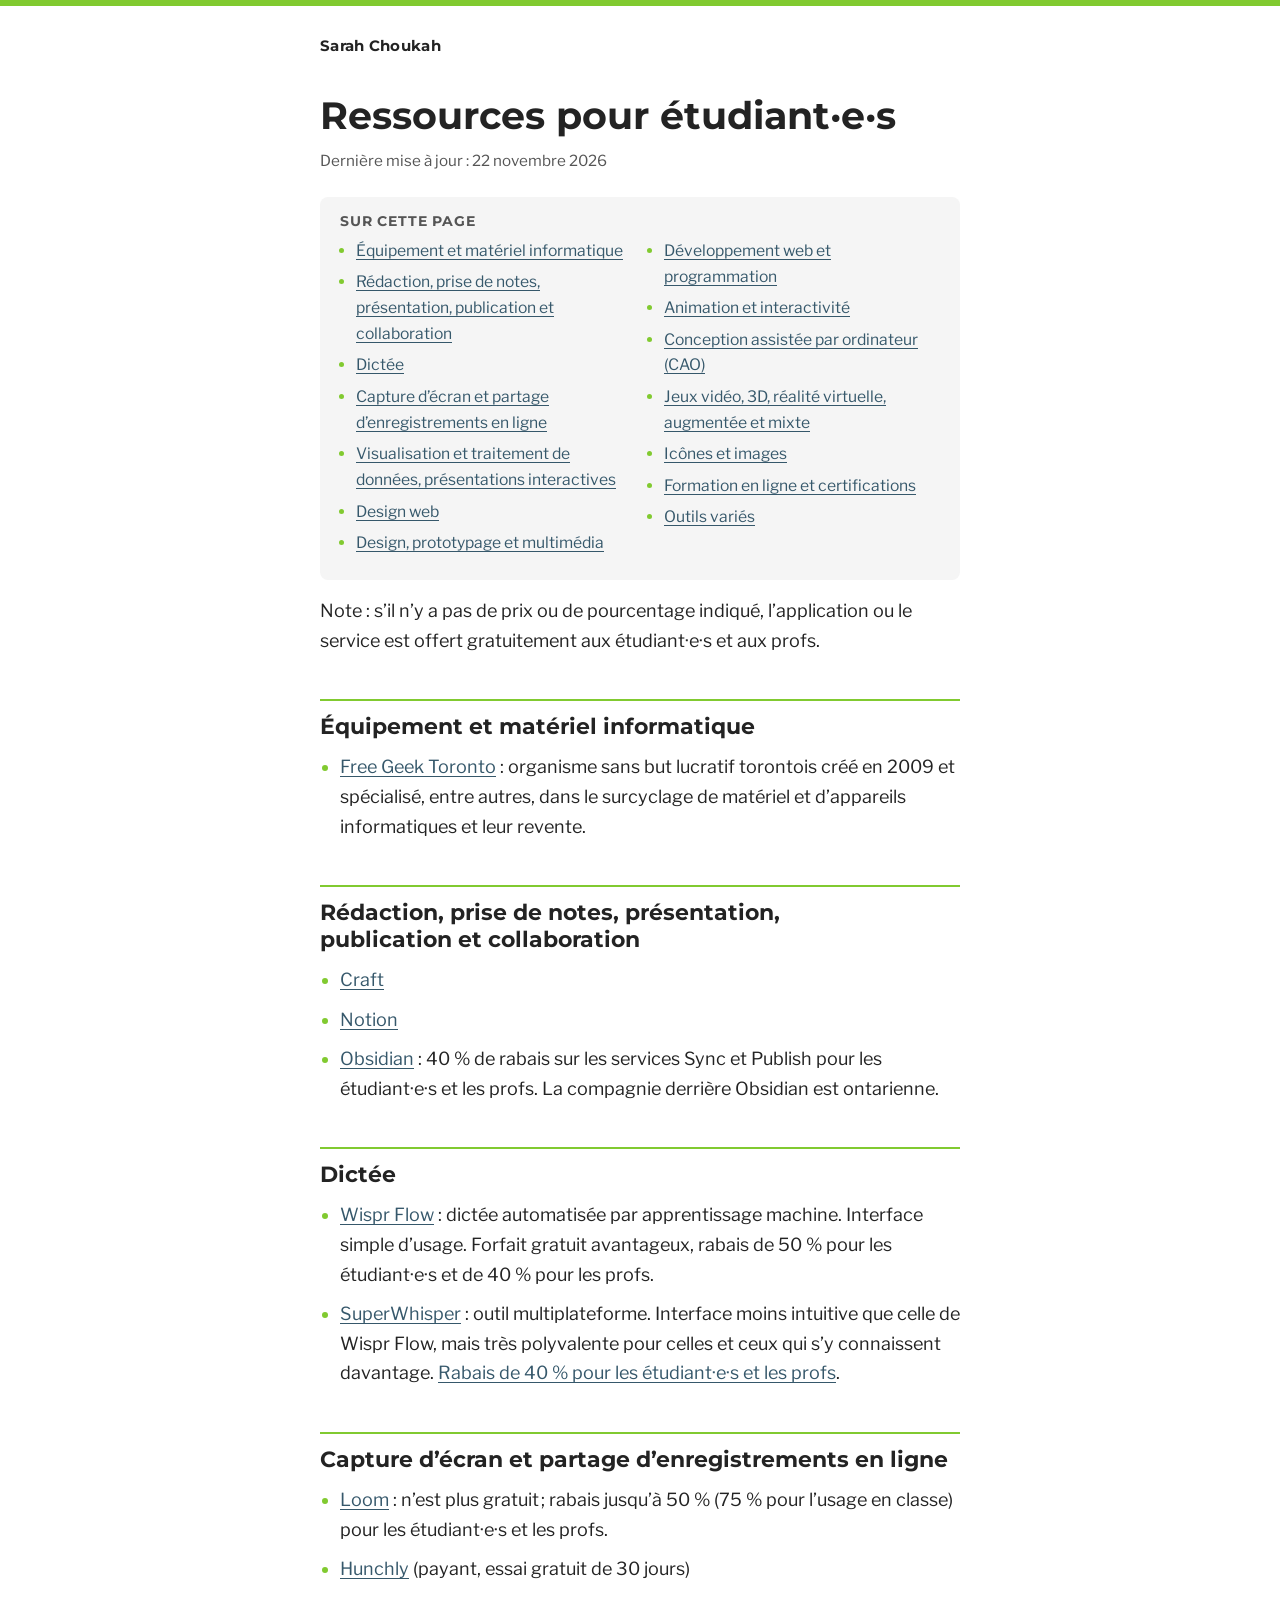
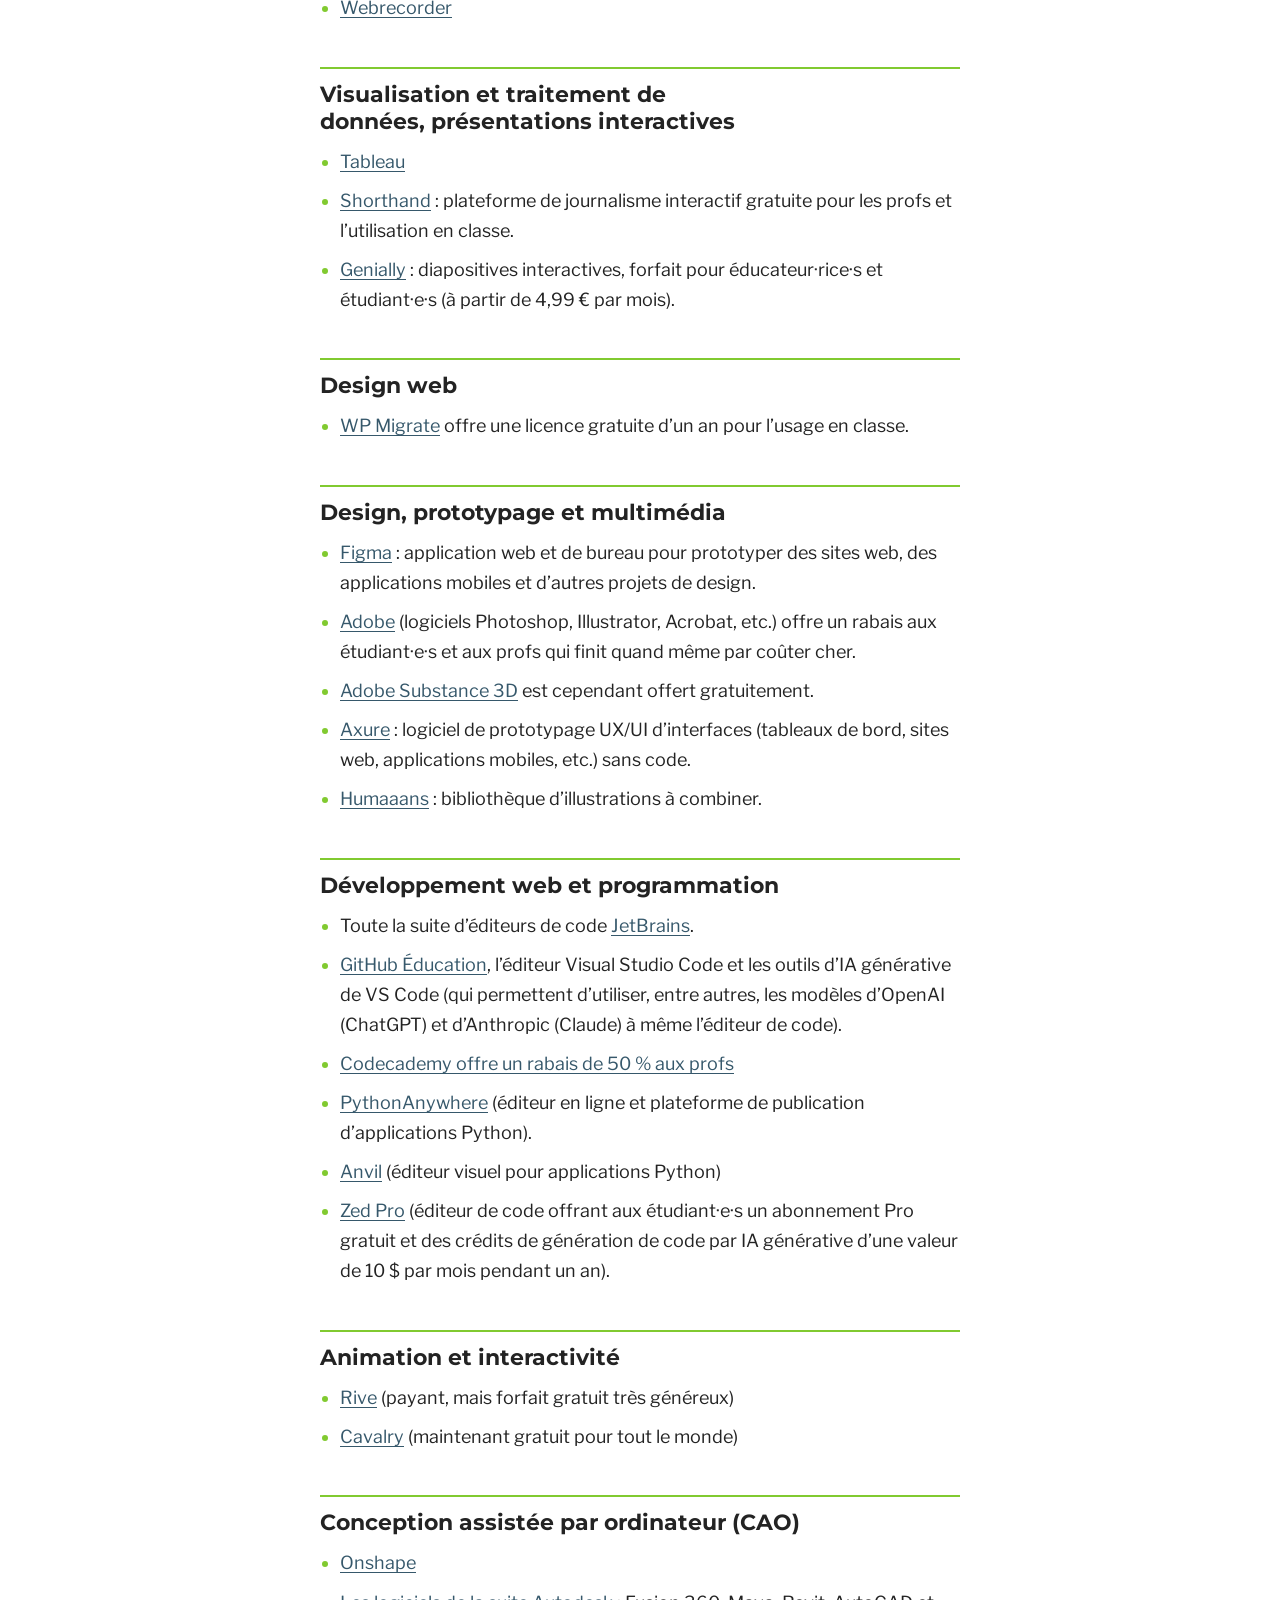
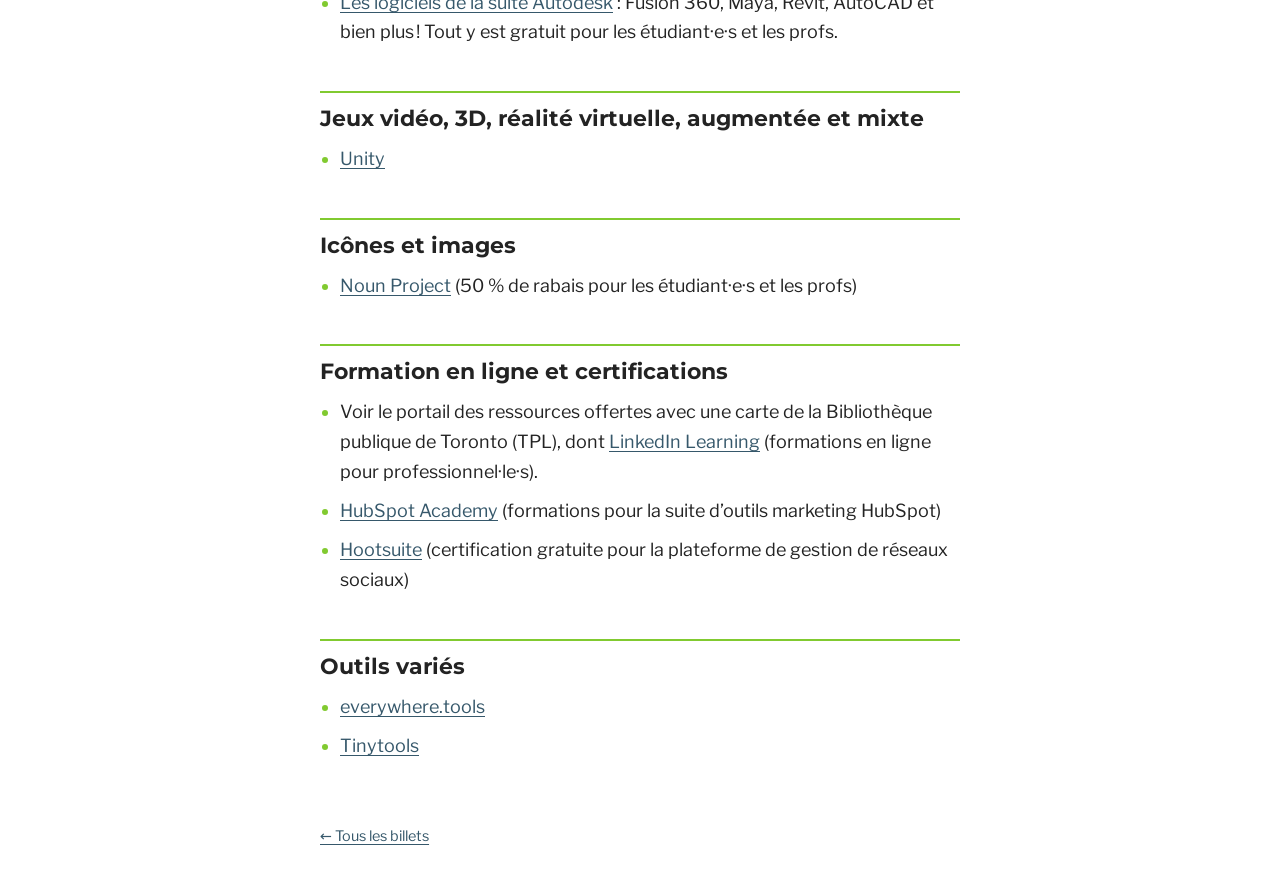
==== docs/ressources-etudiantes/index.html @ 5ed168db "Billets Co-Authored-By: Claude Opus 5.5 <noreply@anthropic.com>" ====
<!doctype html>
<html lang="fr-CA">
<head>
  <meta charset="utf-8">
  <meta name="viewport" content="width=device-width, initial-scale=1">
  <title>Ressources pour étudiant·e·s · Sarah Choukah</title>
  <link rel="preconnect" href="https://fonts.googleapis.com">
  <link rel="preconnect" href="https://fonts.gstatic.com" crossorigin>
  <link rel="stylesheet" href="https://fonts.googleapis.com/css2?family=Libre+Franklin:ital,wght@0,400;0,600;1,400&family=Montserrat:wght@600;700&display=swap">
  <link rel="stylesheet" href="../style.css">
</head>
<body>
  <a class="evitement" href="#contenu">Aller au contenu</a>
  <header class="entete">
    <a class="nom-site" href="../">Sarah Choukah</a>
  </header>
  <main id="contenu">
    <article>
      <h1>Ressources pour étudiant·e·s</h1>
      <p class="meta">Dernière mise à jour : <time datetime="2026-11-22">22 novembre 2026</time></p>
      <nav class="sommaire" aria-label="Sur cette page">
        <h2>Sur cette page</h2>
<ul>
<li><a href="#equipement-et-materiel-informatique" id="toc-equipement-et-materiel-informatique">Équipement et matériel informatique</a></li>
<li><a href="#redaction-prise-de-notes-presentation-publication-et-collaboration" id="toc-redaction-prise-de-notes-presentation-publication-et-collaboration">Rédaction, prise de notes, présentation, publication et collaboration</a></li>
<li><a href="#dictee" id="toc-dictee">Dictée</a></li>
<li><a href="#capture-decran-et-partage-denregistrements-en-ligne" id="toc-capture-decran-et-partage-denregistrements-en-ligne">Capture d’écran et partage d’enregistrements en ligne</a></li>
<li><a href="#visualisation-et-traitement-de-donnees-presentations-interactives" id="toc-visualisation-et-traitement-de-donnees-presentations-interactives">Visualisation et traitement de données, présentations interactives</a></li>
<li><a href="#design-web" id="toc-design-web">Design web</a></li>
<li><a href="#design-prototypage-et-multimedia" id="toc-design-prototypage-et-multimedia">Design, prototypage et multimédia</a></li>
<li><a href="#developpement-web-et-programmation" id="toc-developpement-web-et-programmation">Développement web et programmation</a></li>
<li><a href="#animation-et-interactivite" id="toc-animation-et-interactivite">Animation et interactivité</a></li>
<li><a href="#conception-assistee-par-ordinateur-cao" id="toc-conception-assistee-par-ordinateur-cao">Conception assistée par ordinateur (CAO)</a></li>
<li><a href="#jeux-video-3d-realite-virtuelle-augmentee-et-mixte" id="toc-jeux-video-3d-realite-virtuelle-augmentee-et-mixte">Jeux vidéo, 3D, réalité virtuelle, augmentée et mixte</a></li>
<li><a href="#icones-et-images" id="toc-icones-et-images">Icônes et images</a></li>
<li><a href="#formation-en-ligne-et-certifications" id="toc-formation-en-ligne-et-certifications">Formation en ligne et certifications</a></li>
<li><a href="#outils-varies" id="toc-outils-varies">Outils variés</a></li>
</ul>
      </nav>
<p>Note : s’il n’y a pas de prix ou de pourcentage indiqué, l’application ou le service est offert gratuitement aux étudiant·e·s et aux profs.</p>
<h2 id="equipement-et-materiel-informatique">Équipement et matériel informatique</h2>
<ul>
<li><a href="https://shop.freegeektoronto.org/">Free Geek Toronto</a> : organisme sans but lucratif torontois créé en 2009 et spécialisé, entre autres, dans le surcyclage de matériel et d’appareils informatiques et leur revente.</li>
</ul>
<h2 id="redaction-prise-de-notes-presentation-publication-et-collaboration">Rédaction, prise de notes, présentation, publication et collaboration</h2>
<ul>
<li><a href="https://www.craft.do/fr/education">Craft</a></li>
<li><a href="https://www.notion.com/product/notion-for-education">Notion</a></li>
<li><a href="https://obsidian.md/help/discounts">Obsidian</a> : 40 % de rabais sur les services Sync et Publish pour les étudiant·e·s et les profs. La compagnie derrière Obsidian est ontarienne.</li>
</ul>
<h2 id="dictee">Dictée</h2>
<ul>
<li><a href="https://wisprflow.ai/pricing">Wispr Flow</a> : dictée automatisée par apprentissage machine. Interface simple d’usage. Forfait gratuit avantageux, rabais de 50 % pour les étudiant·e·s et de 40 % pour les profs.</li>
<li><a href="https://superwhisper.com/">SuperWhisper</a> : outil multiplateforme. Interface moins intuitive que celle de Wispr Flow, mais très polyvalente pour celles et ceux qui s’y connaissent davantage. <a href="https://superwhisper.com/docs/billing/plans#discounts">Rabais de 40 % pour les étudiant·e·s et les profs</a>.</li>
</ul>
<h2 id="capture-decran-et-partage-denregistrements-en-ligne">Capture d’écran et partage d’enregistrements en ligne</h2>
<ul>
<li><a href="https://support.atlassian.com/loom/docs/loom-education-discount-verification/">Loom</a> : n’est plus gratuit ; rabais jusqu’à 50 % (75 % pour l’usage en classe) pour les étudiant·e·s et les profs.</li>
<li><a href="https://www.hunch.ly/">Hunchly</a> (payant, essai gratuit de 30 jours)</li>
<li><a href="https://webrecorder.net/">Webrecorder</a></li>
</ul>
<h2 id="visualisation-et-traitement-de-donnees-presentations-interactives">Visualisation et traitement de données, présentations interactives</h2>
<ul>
<li><a href="https://www.tableau.com/academic/students">Tableau</a></li>
<li><a href="https://shorthand.com/pricing/">Shorthand</a> : plateforme de journalisme interactif gratuite pour les profs et l’utilisation en classe.</li>
<li><a href="https://genially.com/fr/plans/education/">Genially</a> : diapositives interactives, forfait pour éducateur·rice·s et étudiant·e·s (à partir de 4,99 € par mois).</li>
</ul>
<h2 id="design-web">Design web</h2>
<ul>
<li><a href="https://deliciousbrains.com/wp-migrate-db-pro/pricing/#educational">WP Migrate</a> offre une licence gratuite d’un an pour l’usage en classe.</li>
</ul>
<h2 id="design-prototypage-et-multimedia">Design, prototypage et multimédia</h2>
<ul>
<li><a href="https://www.figma.com/education/">Figma</a> : application web et de bureau pour prototyper des sites web, des applications mobiles et d’autres projets de design.</li>
<li><a href="https://www.adobe.com/ca/creativecloud/buy/students.html">Adobe</a> (logiciels Photoshop, Illustrator, Acrobat, etc.) offre un rabais aux étudiant·e·s et aux profs qui finit quand même par coûter cher.</li>
<li><a href="https://substance3d.adobe.com/education/">Adobe Substance 3D</a> est cependant offert gratuitement.</li>
<li><a href="https://www.axure.com/edu">Axure</a> : logiciel de prototypage UX/UI d’interfaces (tableaux de bord, sites web, applications mobiles, etc.) sans code.</li>
<li><a href="https://www.humaaans.com/">Humaaans</a> : bibliothèque d’illustrations à combiner.</li>
</ul>
<h2 id="developpement-web-et-programmation">Développement web et programmation</h2>
<ul>
<li>Toute la suite d’éditeurs de code <a href="https://www.jetbrains.com/community/education/#students">JetBrains</a>.</li>
<li><a href="https://github.com/education">GitHub Éducation</a>, l’éditeur Visual Studio Code et les outils d’IA générative de VS Code (qui permettent d’utiliser, entre autres, les modèles d’OpenAI (ChatGPT) et d’Anthropic (Claude) à même l’éditeur de code).</li>
<li><a href="https://www.codecademy.com/pages/teacher-discount">Codecademy offre un rabais de 50 % aux profs</a></li>
<li><a href="https://help.pythonanywhere.com/pages/Education/">PythonAnywhere</a> (éditeur en ligne et plateforme de publication d’applications Python).</li>
<li><a href="https://anvil.works/for/education">Anvil</a> (éditeur visuel pour applications Python)</li>
<li><a href="https://zed.dev/education">Zed Pro</a> (éditeur de code offrant aux étudiant·e·s un abonnement Pro gratuit et des crédits de génération de code par IA générative d’une valeur de 10 $ par mois pendant un an).</li>
</ul>
<h2 id="animation-et-interactivite">Animation et interactivité</h2>
<ul>
<li><a href="https://rive.app/pricing">Rive</a> (payant, mais forfait gratuit très généreux)</li>
<li><a href="https://cavalry.studio/">Cavalry</a> (maintenant gratuit pour tout le monde)</li>
</ul>
<h2 id="conception-assistee-par-ordinateur-cao">Conception assistée par ordinateur (CAO)</h2>
<ul>
<li><a href="https://www.onshape.com/en/education/">Onshape</a></li>
<li><a href="https://www.autodesk.com/education/edu-software/overview">Les logiciels de la suite Autodesk</a> : Fusion 360, Maya, Revit, AutoCAD et bien plus ! Tout y est gratuit pour les étudiant·e·s et les profs.</li>
</ul>
<h2 id="jeux-video-3d-realite-virtuelle-augmentee-et-mixte">Jeux vidéo, 3D, réalité virtuelle, augmentée et mixte</h2>
<ul>
<li><a href="https://unity.com/fr/products/unity-educator">Unity</a></li>
</ul>
<h2 id="icones-et-images">Icônes et images</h2>
<ul>
<li><a href="https://thenounproject.com/pricing/">Noun Project</a> (50 % de rabais pour les étudiant·e·s et les profs)</li>
</ul>
<h2 id="formation-en-ligne-et-certifications">Formation en ligne et certifications</h2>
<ul>
<li>Voir le portail des ressources offertes avec une carte de la Bibliothèque publique de Toronto (TPL), dont <a href="https://tpl.ca/resource/linkedin-learning/?R=EDB0187">LinkedIn Learning</a> (formations en ligne pour professionnel·le·s).</li>
<li><a href="https://academy.hubspot.com/courses">HubSpot Academy</a> (formations pour la suite d’outils marketing HubSpot)</li>
<li><a href="https://www.hootsuite.com/pages/landing/student-program">Hootsuite</a> (certification gratuite pour la plateforme de gestion de réseaux sociaux)</li>
</ul>
<h2 id="outils-varies">Outils variés</h2>
<ul>
<li><a href="https://everywhere.tools">everywhere.tools</a></li>
<li><a href="https://tinytools.directory/">Tinytools</a></li>
</ul>
    </article>
  </main>
  <footer class="pied">
    <a href="../">← Tous les billets</a>
  </footer>
</body>
</html>
---- docs/style.css ----
/* Écrit par Claude Opus 5.5 (claude-opus-5-5, Anthropic) pour Sarah Choukah, 2026-11-22.
   Palette institutionnelle UOF (normes graphiques 2026), adaptée à la lecture à l’écran :
   le vert UOF sert d’ornement seulement (2,01:1 sur blanc), les liens sont en bleu ardoise
   (7,59:1) et passent au magenta (5,97:1) au survol. Titres en Montserrat, texte courant en
   Libre Franklin, plus lisible en paragraphes et solide pour les diacritiques. */

:root {
  --vert: #81CA30;
  --noir: #232323;
  --ardoise: #36586B;
  --magenta: #A43594;
  --fond: #ffffff;
  --fond-doux: #F5F5F5;
  --texte: #232323;
  --texte-2: #555555;
  --trait: #dddddd;
  --lien: var(--ardoise);
  --lien-survol: var(--magenta);
  --titre: 'Montserrat', system-ui, sans-serif;
  --courant: 'Libre Franklin', system-ui, sans-serif;
}

@media (prefers-color-scheme: dark) {
  :root {
    --fond: #1c1c1c;
    --fond-doux: #262626;
    --texte: #ececec;
    --texte-2: #b5b5b5;
    --trait: #3a3a3a;
    --lien: #9fd66a;          /* vert UOF éclairci : 10:1 sur le fond sombre */
    --lien-survol: #e08ad3;   /* magenta éclairci */
  }
}

*, *::before, *::after { box-sizing: border-box; }

html { -webkit-text-size-adjust: 100%; }

body {
  margin: 0;
  background: var(--fond);
  color: var(--texte);
  font-family: var(--courant);
  font-size: 1.125rem;
  line-height: 1.65;
  border-top: 6px solid var(--vert);
  /* Le français est plus long que l’anglais : coupure des mots et texte aligné à gauche */
  hyphens: auto;
  -webkit-hyphens: auto;
  overflow-wrap: break-word;
}

main, .entete, .pied {
  max-width: 42rem;
  margin: 0 auto;
  padding: 0 1rem;
}

.entete { padding-top: 1.5rem; }

.nom-site {
  font-family: var(--titre);
  font-weight: 700;
  font-size: 0.95rem;
  letter-spacing: 0.02em;
  color: var(--texte);
  text-decoration: none;
}
.nom-site:hover { color: var(--lien-survol); }

h1, h2, h3, h4 {
  font-family: var(--titre);
  font-weight: 700;
  line-height: 1.25;
  hyphens: manual;
  -webkit-hyphens: manual;
  text-wrap: balance;
}

h1 {
  font-size: clamp(1.75rem, 5vw, 2.4rem);
  margin: 2rem 0 0.5rem;
  color: var(--texte);
}

h2 {
  font-size: 1.35rem;
  margin: 2.75rem 0 0.75rem;
  padding-top: 0.75rem;
  border-top: 2px solid var(--vert);
  color: var(--texte);
  scroll-margin-top: 1rem;
}

h3 { font-size: 1.1rem; font-weight: 600; margin: 1.75rem 0 0.5rem; }

p { margin: 0 0 1rem; }

a {
  color: var(--lien);
  text-decoration: underline;
  text-decoration-thickness: 1px;
  text-underline-offset: 0.18em;
}
a:hover { color: var(--lien-survol); text-decoration-thickness: 2px; }
a:focus-visible {
  outline: 3px solid var(--ardoise);
  outline-offset: 2px;
  border-radius: 2px;
}

ul { padding-left: 1.25rem; margin: 0 0 1rem; }
li { margin: 0 0 0.6rem; }
li::marker { color: var(--vert); }

blockquote {
  margin: 1.25rem 0;
  padding: 0.75rem 1rem;
  background: var(--fond-doux);
  border-left: 4px solid var(--vert);
}
blockquote p:last-child { margin-bottom: 0; }

.meta { color: var(--texte-2); font-size: 0.95rem; margin-bottom: 1.5rem; }

/* Sommaire */
.sommaire {
  background: var(--fond-doux);
  padding: 1rem 1.25rem 0.5rem;
  margin: 1.5rem 0 1rem;
  border-radius: 0.5rem;
}
.sommaire h2 {
  font-size: 0.85rem;
  text-transform: uppercase;
  letter-spacing: 0.06em;
  border: 0;
  padding: 0;
  margin: 0 0 0.5rem;
  color: var(--texte-2);
}
.sommaire ul { columns: 2 15rem; column-gap: 2rem; padding-left: 1rem; font-size: 0.98rem; }
.sommaire li { margin-bottom: 0.35rem; break-inside: avoid; hyphens: manual; -webkit-hyphens: manual; }

/* Accueil */
.accueil main { padding-top: 2.5rem; }
.billets { list-style: none; padding: 0; margin: 2rem 0; }
.billets li {
  padding: 1rem 0;
  border-bottom: 1px solid var(--trait);
  margin: 0;
}
.billets li:first-child { border-top: 1px solid var(--trait); }
.billets a {
  font-family: var(--titre);
  font-weight: 600;
  font-size: 1.2rem;
  text-decoration: none;
  color: var(--texte);
}
.billets a:hover { color: var(--lien-survol); text-decoration: underline; }
.billets time { display: block; color: var(--texte-2); font-size: 0.9rem; margin-top: 0.2rem; }
.resume { margin: 0.4rem 0 0; }

/* Pied de page */
.pied {
  margin-top: 4rem;
  padding-bottom: 2.5rem;
  font-size: 0.9rem;
  color: var(--texte-2);
}

/* Lien d’évitement pour la navigation au clavier */
.evitement {
  position: absolute;
  left: -999px;
  top: 0.5rem;
  background: var(--noir);
  color: #fff;
  padding: 0.5rem 0.75rem;
  z-index: 10;
}
.evitement:focus { left: 0.5rem; }

@media print {
  body { border-top: 0; font-size: 11pt; }
  .sommaire, .pied, .entete, .evitement { display: none; }
  a { color: inherit; }
}
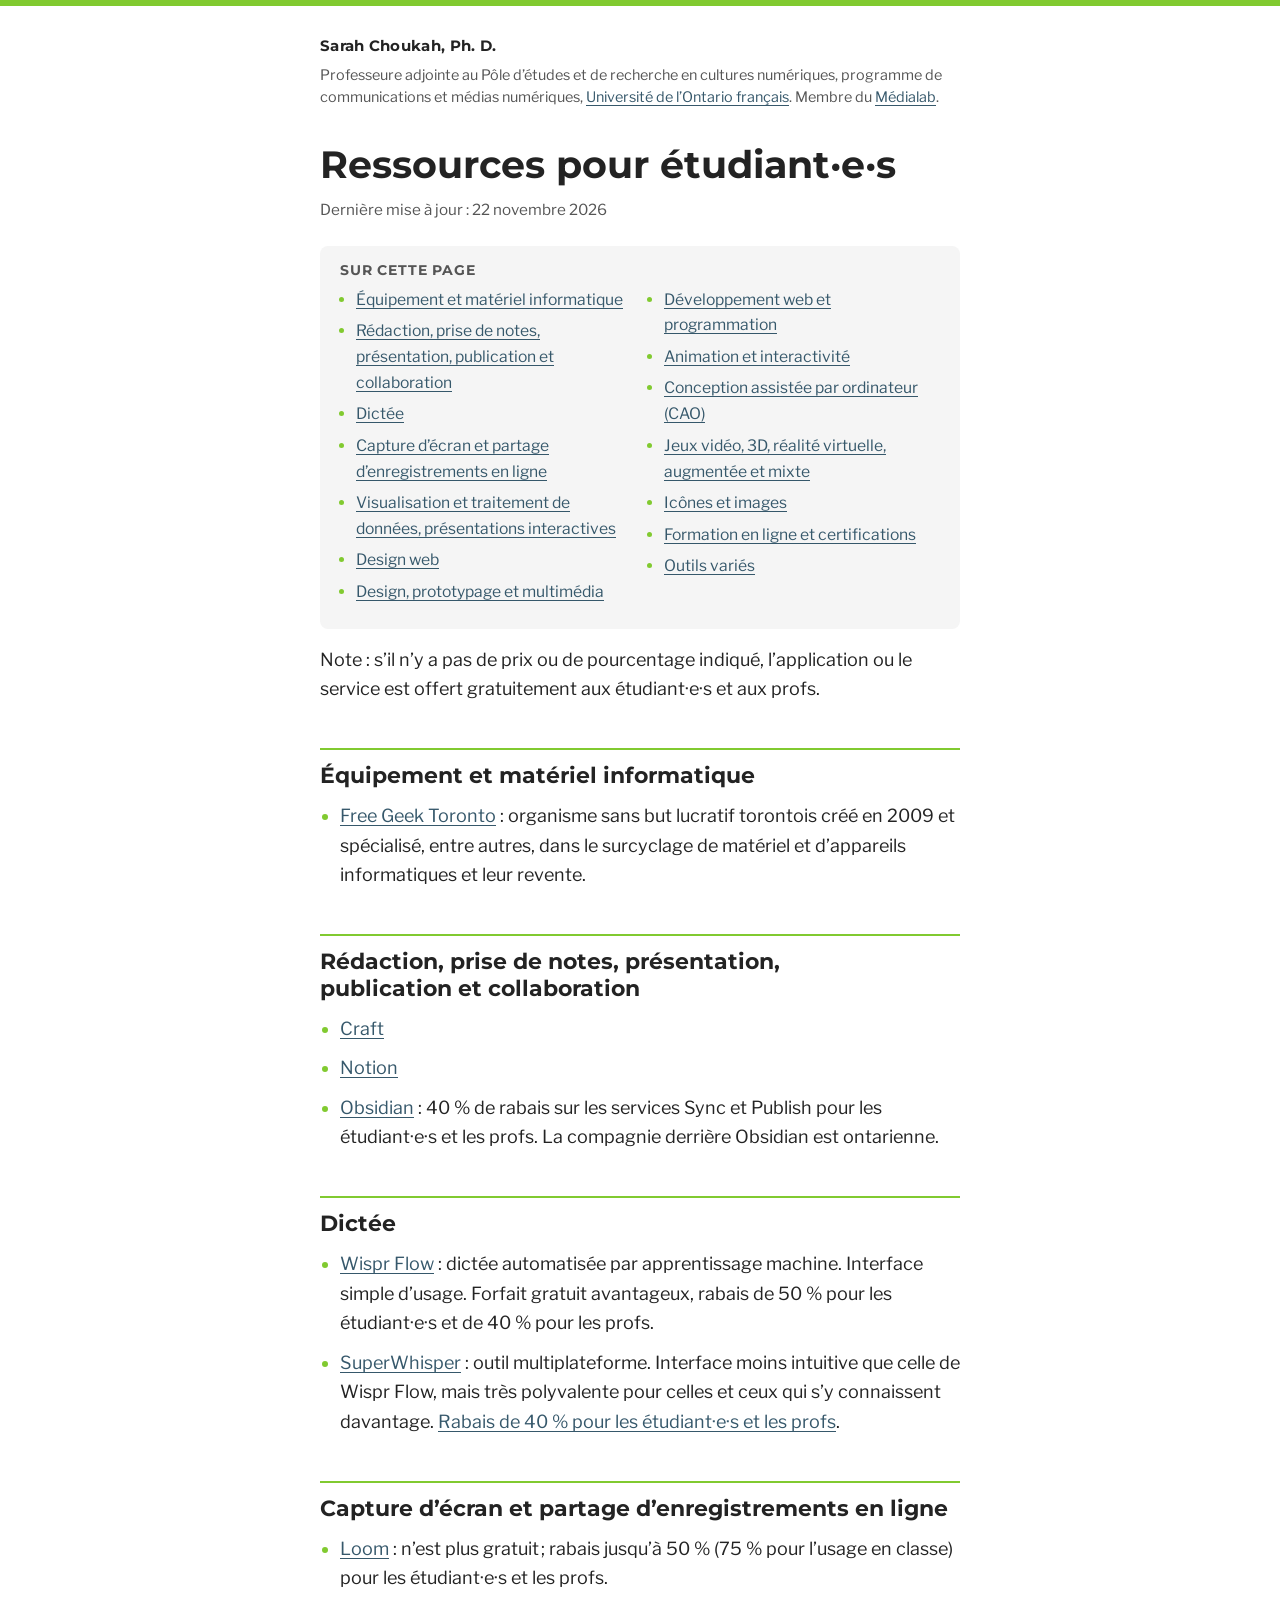
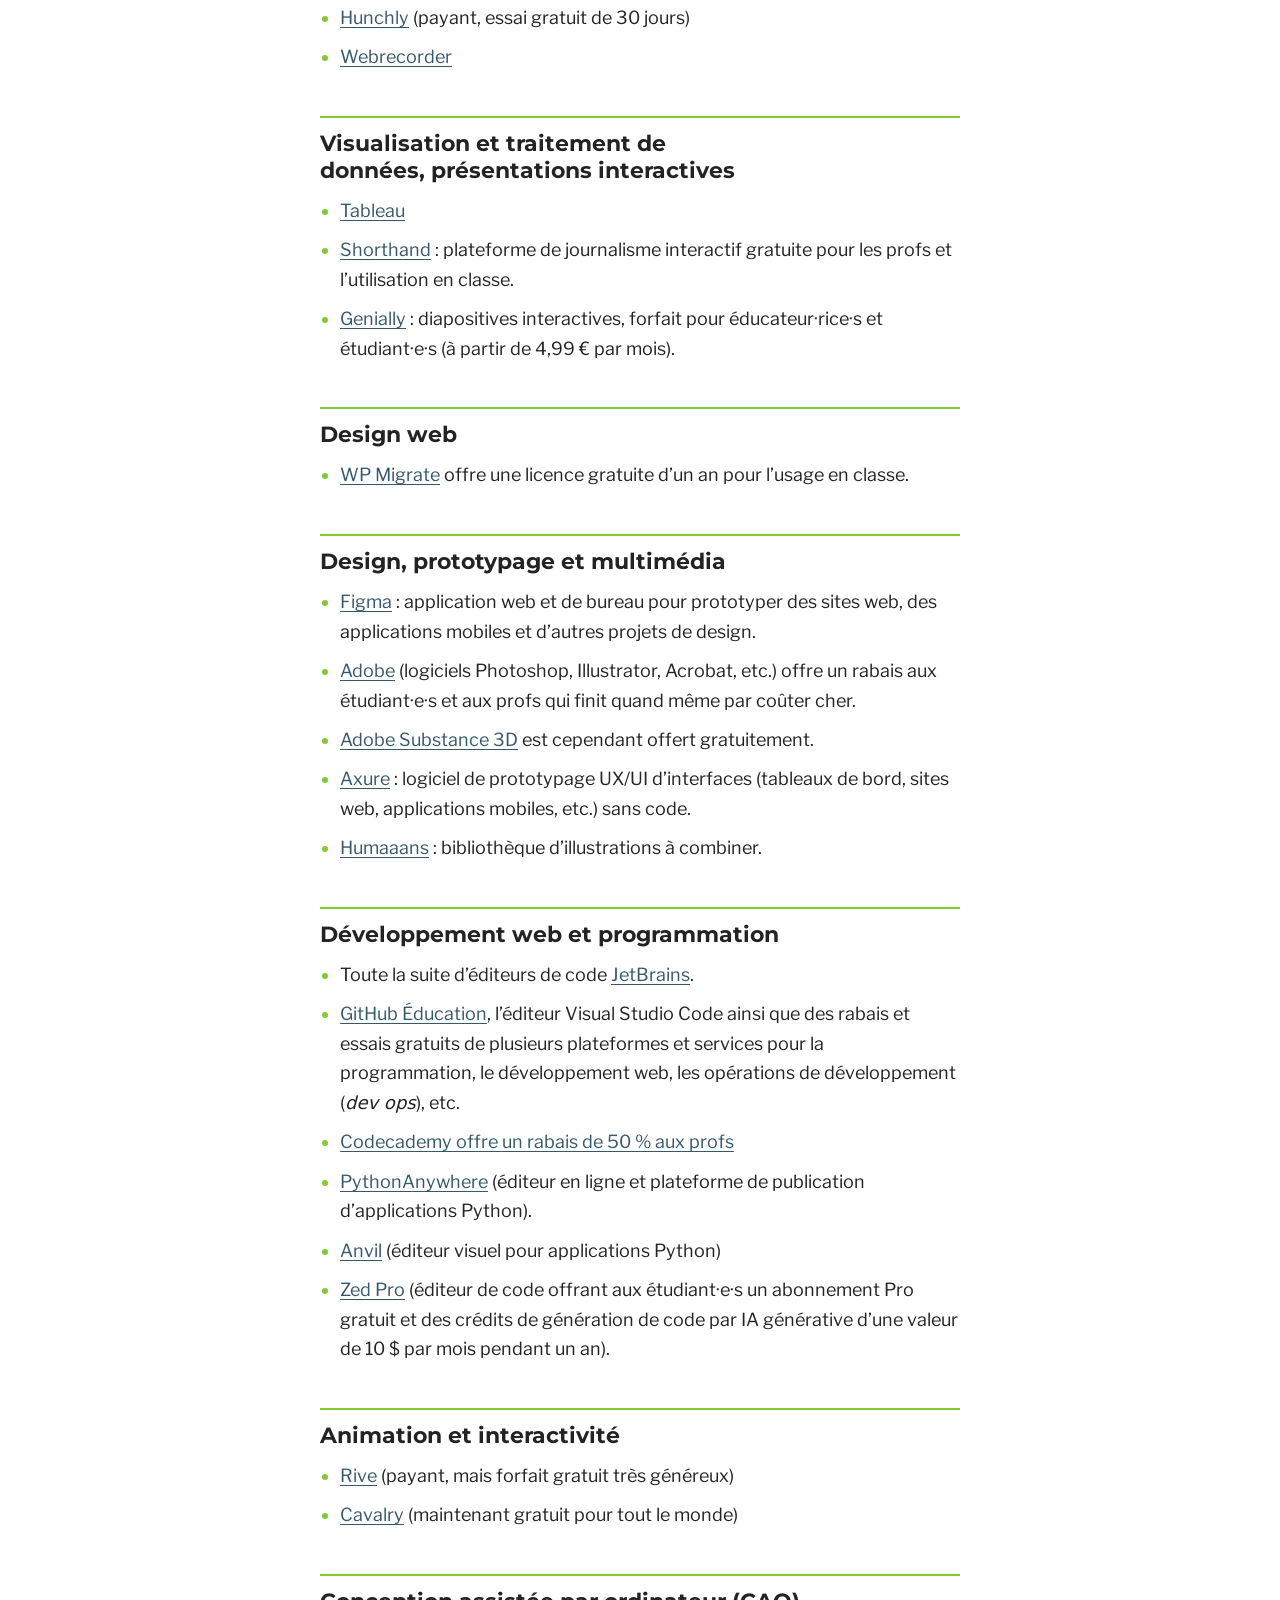
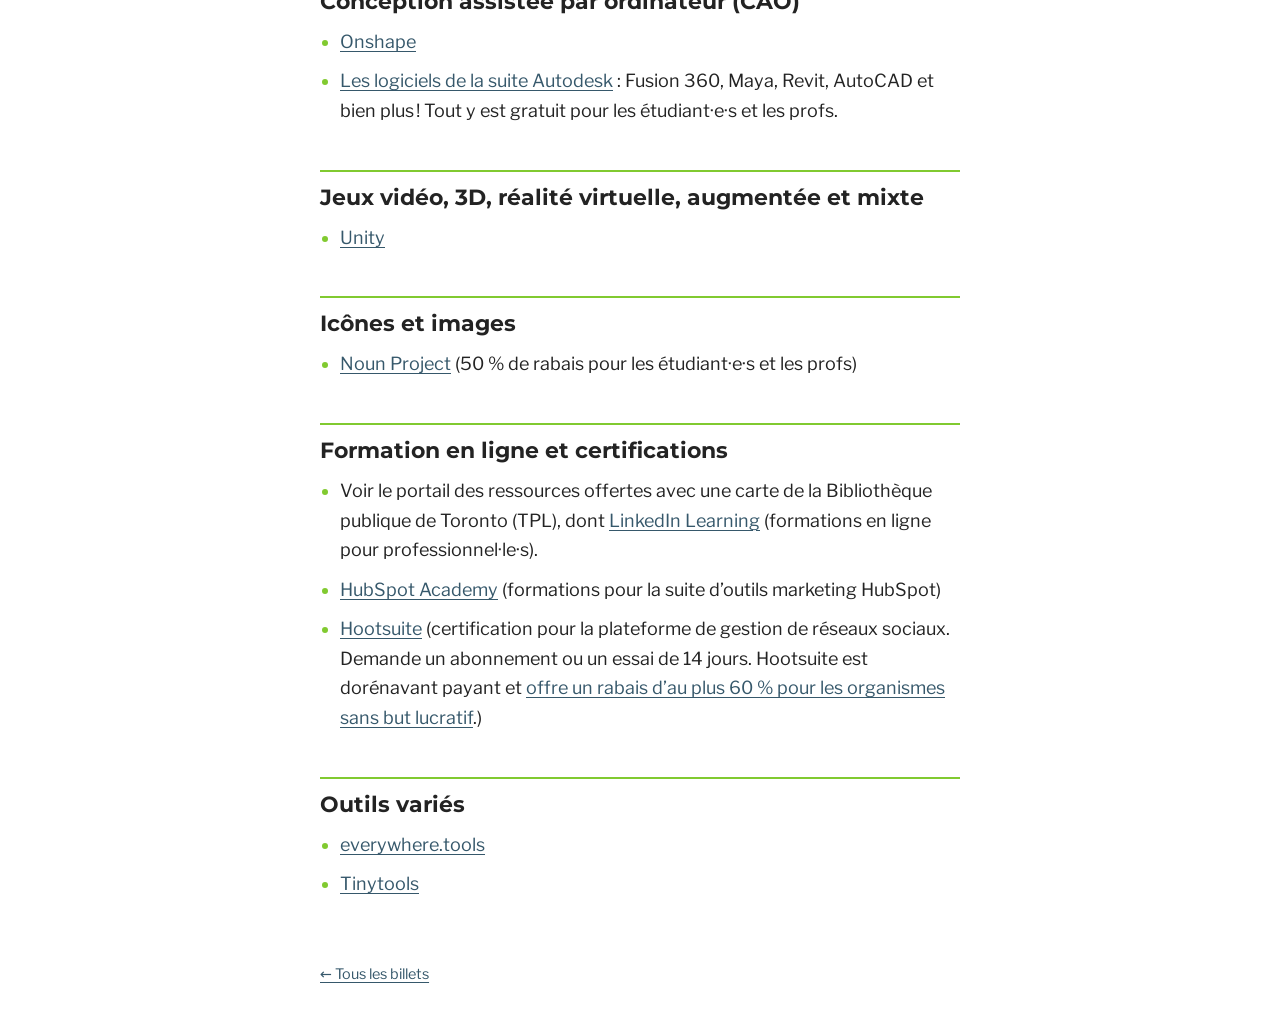
==== commit 3b68a7b3: "Mise à jour du site (2026-11-22)" ====
--- a/docs/ressources-etudiantes/index.html
+++ b/docs/ressources-etudiantes/index.html
@@ -3,7 +3,7 @@
 <head>
   <meta charset="utf-8">
   <meta name="viewport" content="width=device-width, initial-scale=1">
-  <title>Ressources pour étudiant·e·s · Sarah Choukah</title>
+  <title>Ressources pour étudiant·e·s · Sarah Choukah, Ph. D.</title>
   <link rel="preconnect" href="https://fonts.googleapis.com">
   <link rel="preconnect" href="https://fonts.gstatic.com" crossorigin>
   <link rel="stylesheet" href="https://fonts.googleapis.com/css2?family=Libre+Franklin:ital,wght@0,400;0,600;1,400&family=Montserrat:wght@600;700&display=swap">
@@ -12,7 +12,8 @@
 <body>
   <a class="evitement" href="#contenu">Aller au contenu</a>
   <header class="entete">
-    <a class="nom-site" href="../">Sarah Choukah</a>
+    <a class="nom-site" href="../">Sarah Choukah, Ph. D.</a>
+    <p class="titres">Professeure adjointe au Pôle d’études et de recherche en cultures numériques, programme de communications et médias numériques, <a href="https://uontario.ca">Université de l’Ontario français</a>. Membre du <a href="https://culturesnumeriques.org">Médialab</a>.</p>
   </header>
   <main id="contenu">
     <article>
@@ -80,7 +81,7 @@
 <h2 id="developpement-web-et-programmation">Développement web et programmation</h2>
 <ul>
 <li>Toute la suite d’éditeurs de code <a href="https://www.jetbrains.com/community/education/#students">JetBrains</a>.</li>
-<li><a href="https://github.com/education">GitHub Éducation</a>, l’éditeur Visual Studio Code et les outils d’IA générative de VS Code (qui permettent d’utiliser, entre autres, les modèles d’OpenAI (ChatGPT) et d’Anthropic (Claude) à même l’éditeur de code).</li>
+<li><a href="https://github.com/education">GitHub Éducation</a>, l’éditeur Visual Studio Code ainsi que des rabais et essais gratuits de plusieurs plateformes et services pour la programmation, le développement web, les opérations de développement (<em>dev ops</em>), etc.</li>
 <li><a href="https://www.codecademy.com/pages/teacher-discount">Codecademy offre un rabais de 50 % aux profs</a></li>
 <li><a href="https://help.pythonanywhere.com/pages/Education/">PythonAnywhere</a> (éditeur en ligne et plateforme de publication d’applications Python).</li>
 <li><a href="https://anvil.works/for/education">Anvil</a> (éditeur visuel pour applications Python)</li>
@@ -108,7 +109,7 @@
 <ul>
 <li>Voir le portail des ressources offertes avec une carte de la Bibliothèque publique de Toronto (TPL), dont <a href="https://tpl.ca/resource/linkedin-learning/?R=EDB0187">LinkedIn Learning</a> (formations en ligne pour professionnel·le·s).</li>
 <li><a href="https://academy.hubspot.com/courses">HubSpot Academy</a> (formations pour la suite d’outils marketing HubSpot)</li>
-<li><a href="https://www.hootsuite.com/pages/landing/student-program">Hootsuite</a> (certification gratuite pour la plateforme de gestion de réseaux sociaux)</li>
+<li><a href="https://www.hootsuite.com/academy">Hootsuite</a> (certification pour la plateforme de gestion de réseaux sociaux. Demande un abonnement ou un essai de 14 jours. Hootsuite est dorénavant payant et <a href="https://www.hootsuite.com/about/hootgiving">offre un rabais d’au plus 60 % pour les organismes sans but lucratif</a>.)</li>
 </ul>
 <h2 id="outils-varies">Outils variés</h2>
 <ul>
--- a/docs/style.css
+++ b/docs/style.css
@@ -187,3 +187,15 @@
   .sommaire, .pied, .entete, .evitement { display: none; }
   a { color: inherit; }
 }
+
+/* Titres et affiliation sous le nom du site */
+.titres {
+  margin: 0.35rem 0 0;
+  color: var(--texte-2);
+  font-size: 0.9rem;
+  line-height: 1.5;
+  hyphens: manual;
+  -webkit-hyphens: manual;
+}
+.accueil .titres { font-size: 1rem; max-width: 36rem; }
+.accueil h1 { margin-bottom: 0.25rem; }
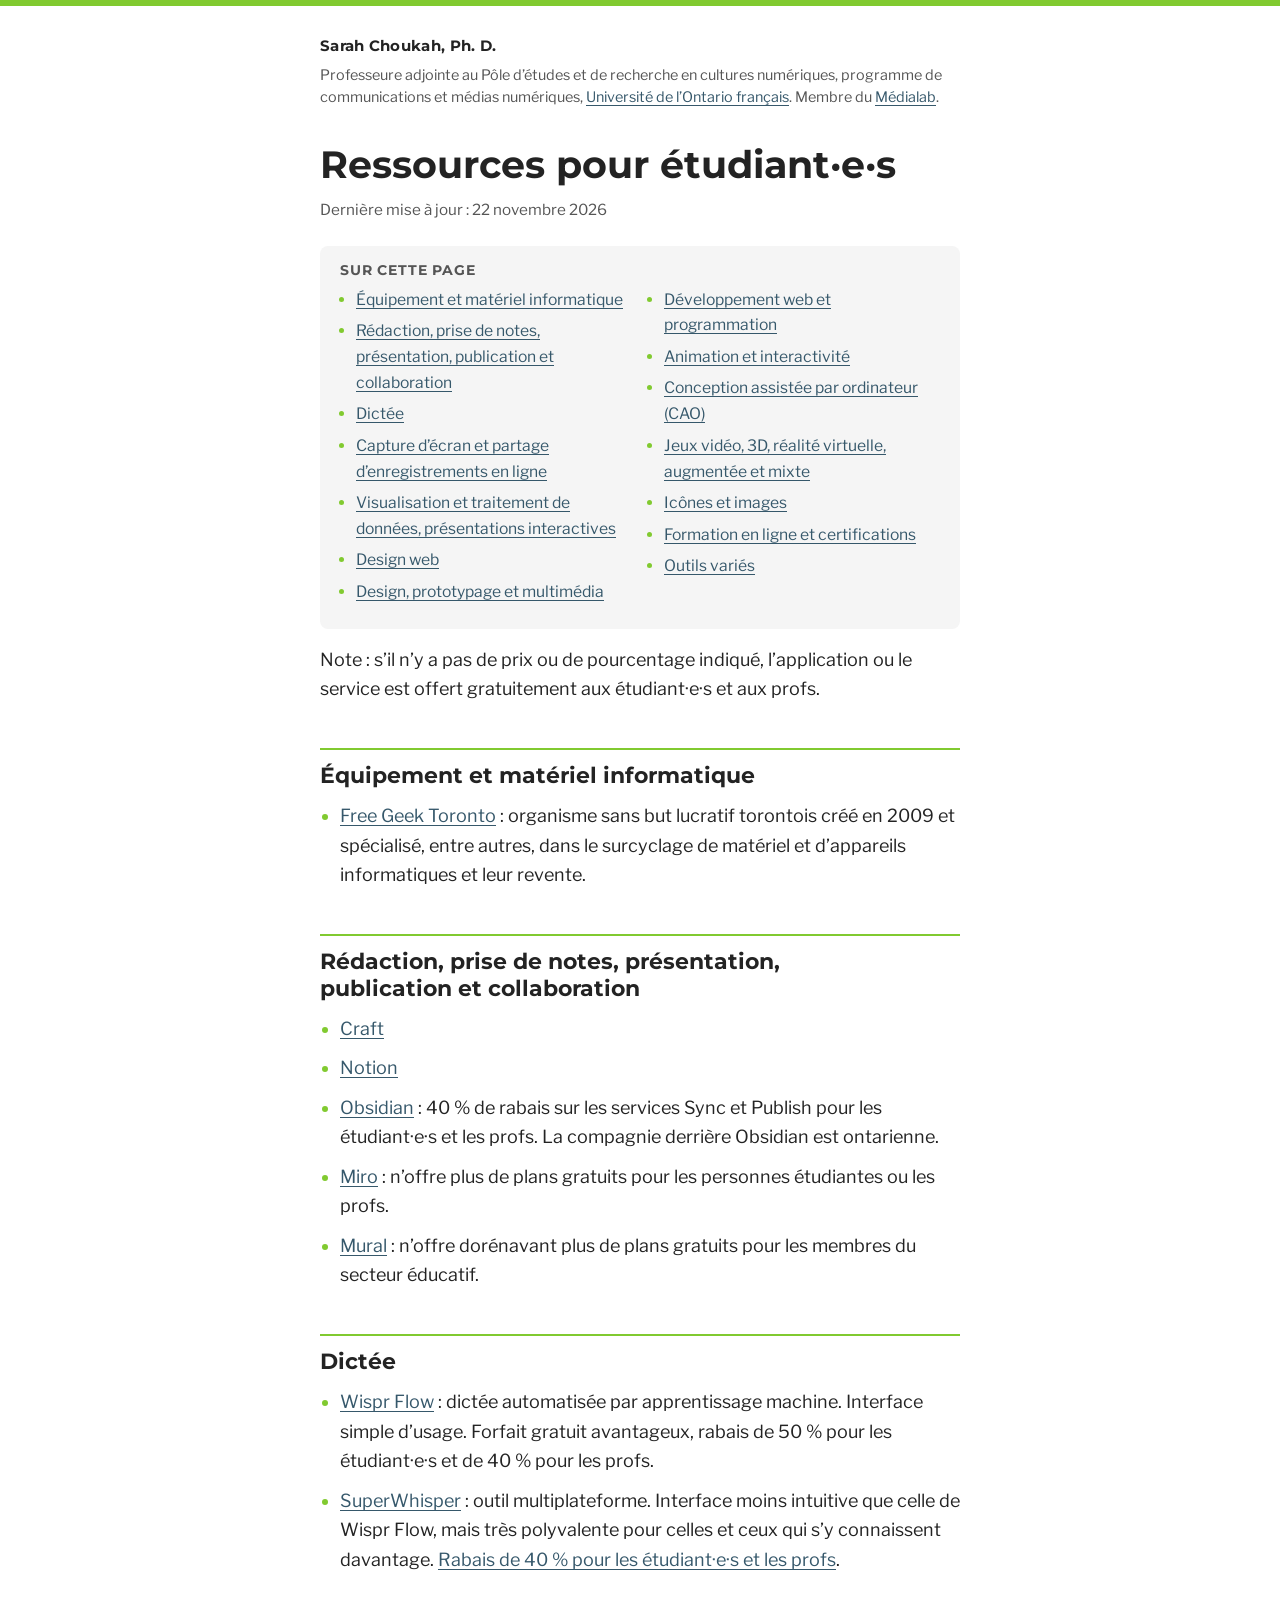
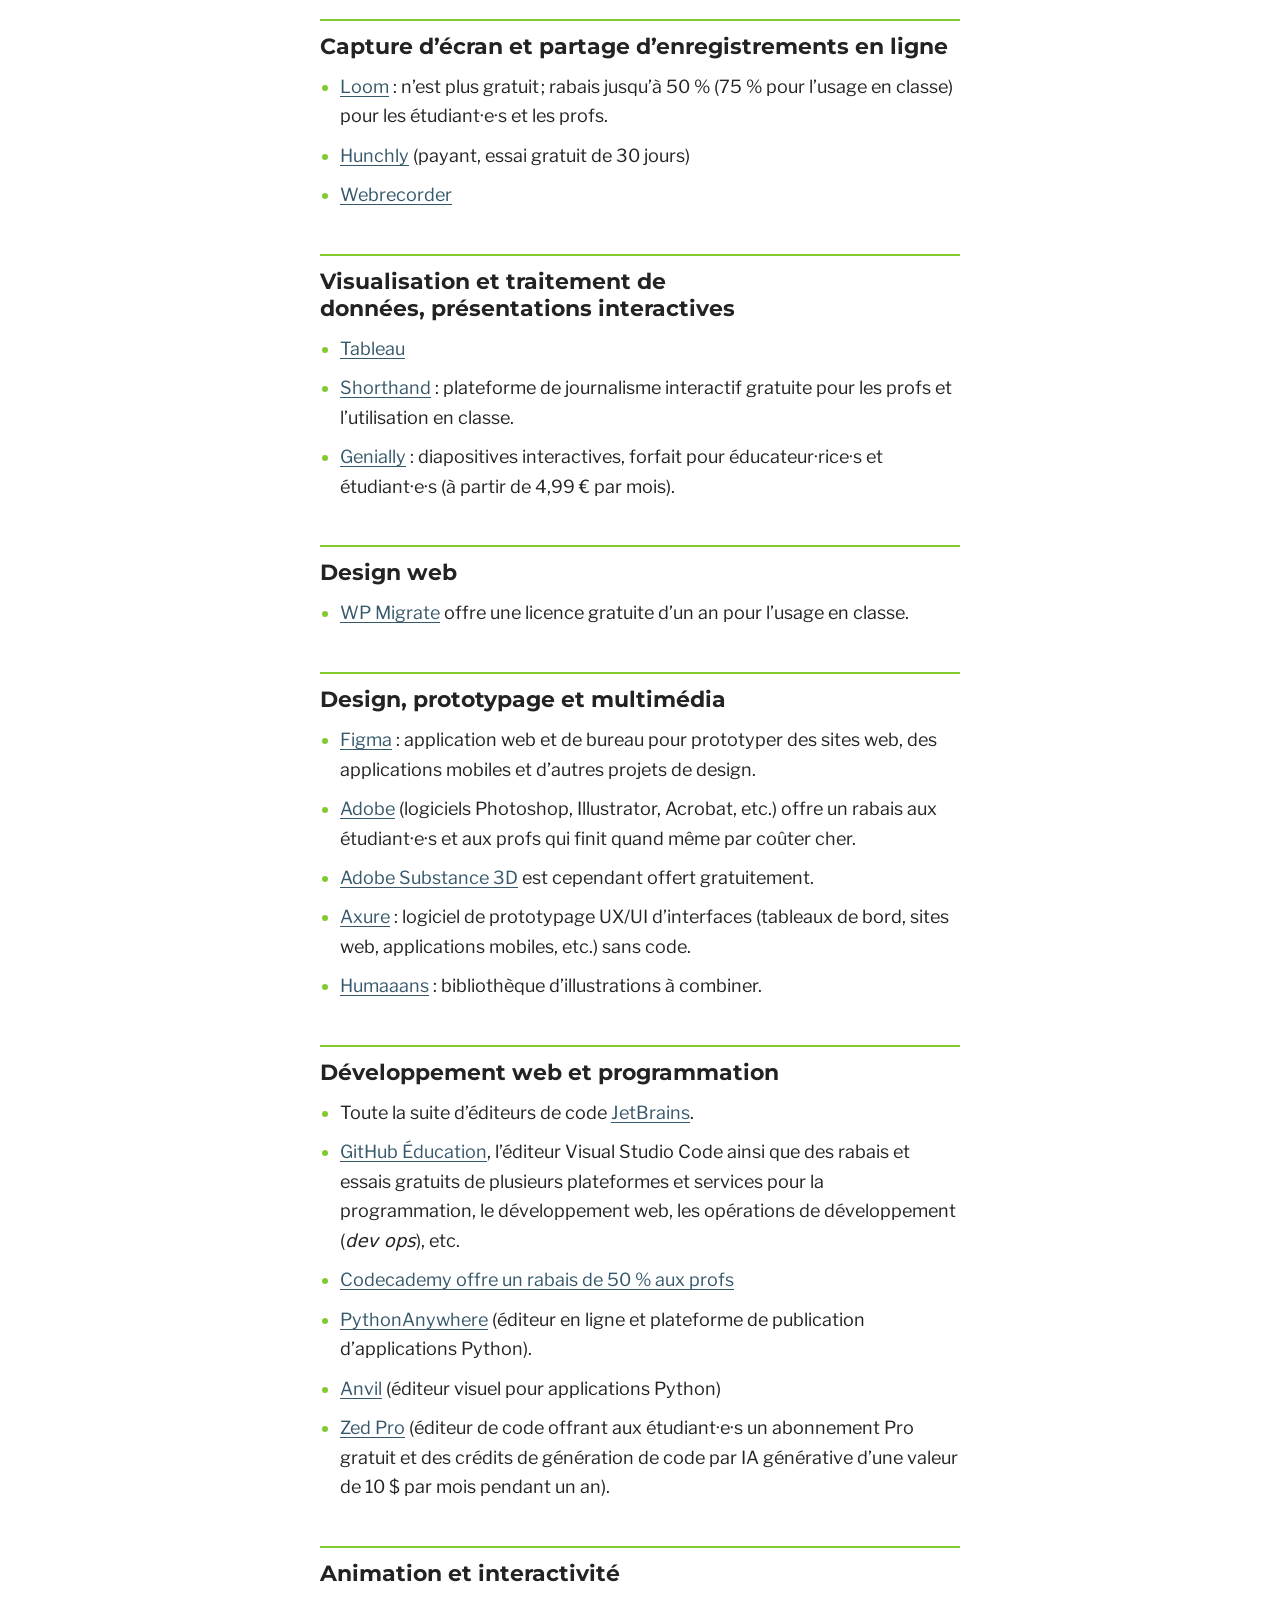
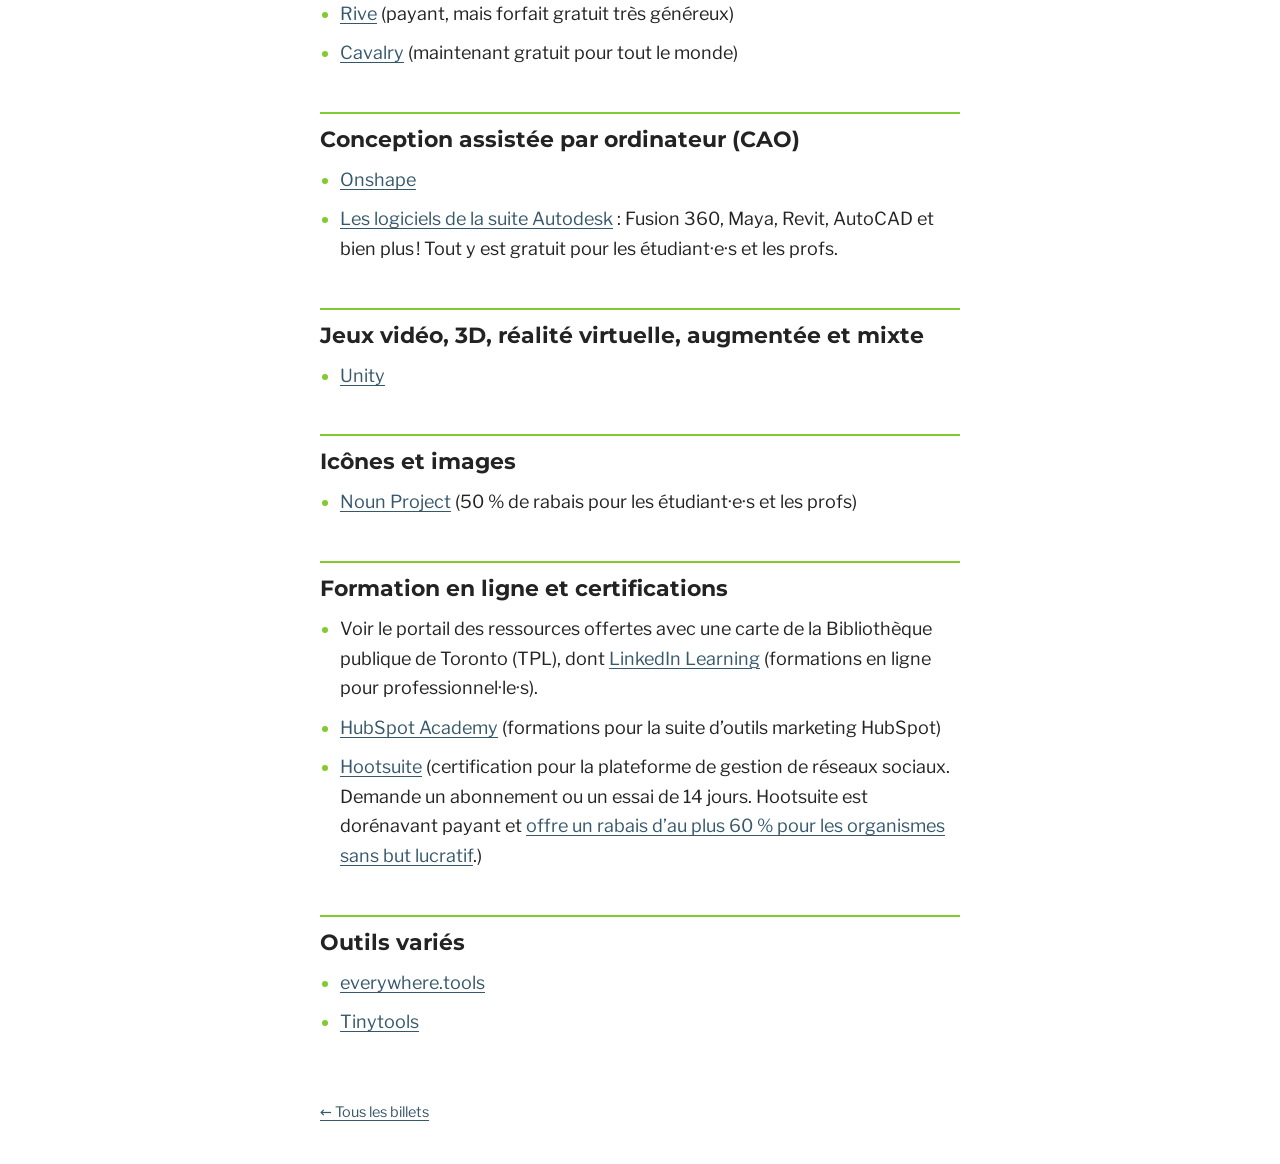
==== commit a8698849: "Mise à jour du site (2026-11-22)" ====
--- a/docs/ressources-etudiantes/index.html
+++ b/docs/ressources-etudiantes/index.html
@@ -48,6 +48,8 @@
 <li><a href="https://www.craft.do/fr/education">Craft</a></li>
 <li><a href="https://www.notion.com/product/notion-for-education">Notion</a></li>
 <li><a href="https://obsidian.md/help/discounts">Obsidian</a> : 40 % de rabais sur les services Sync et Publish pour les étudiant·e·s et les profs. La compagnie derrière Obsidian est ontarienne.</li>
+<li><a href="https://help.miro.com/hc/en-us/articles/360017730473-Education-plan">Miro</a> : n’offre plus de plans gratuits pour les personnes étudiantes ou les profs.</li>
+<li><a href="https://www.mural.co/pricing">Mural</a> : n’offre dorénavant plus de plans gratuits pour les membres du secteur éducatif.</li>
 </ul>
 <h2 id="dictee">Dictée</h2>
 <ul>
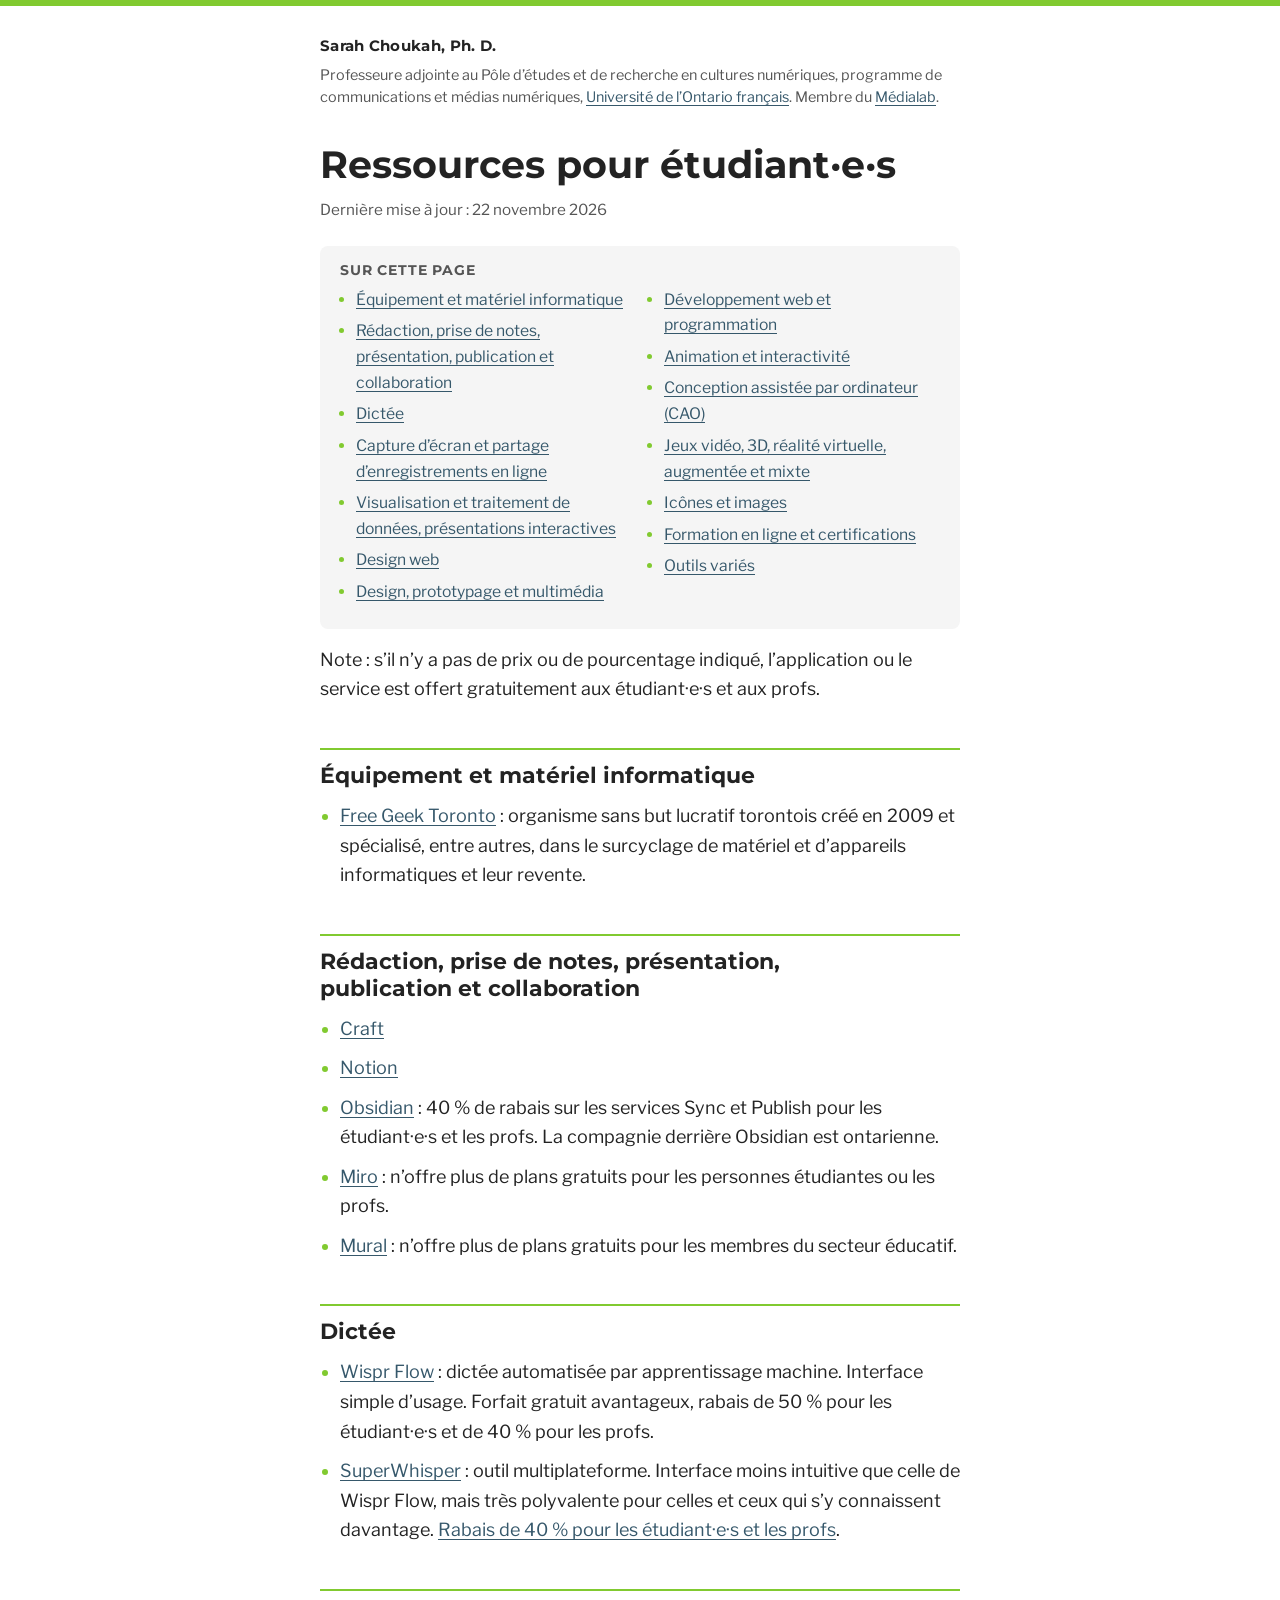
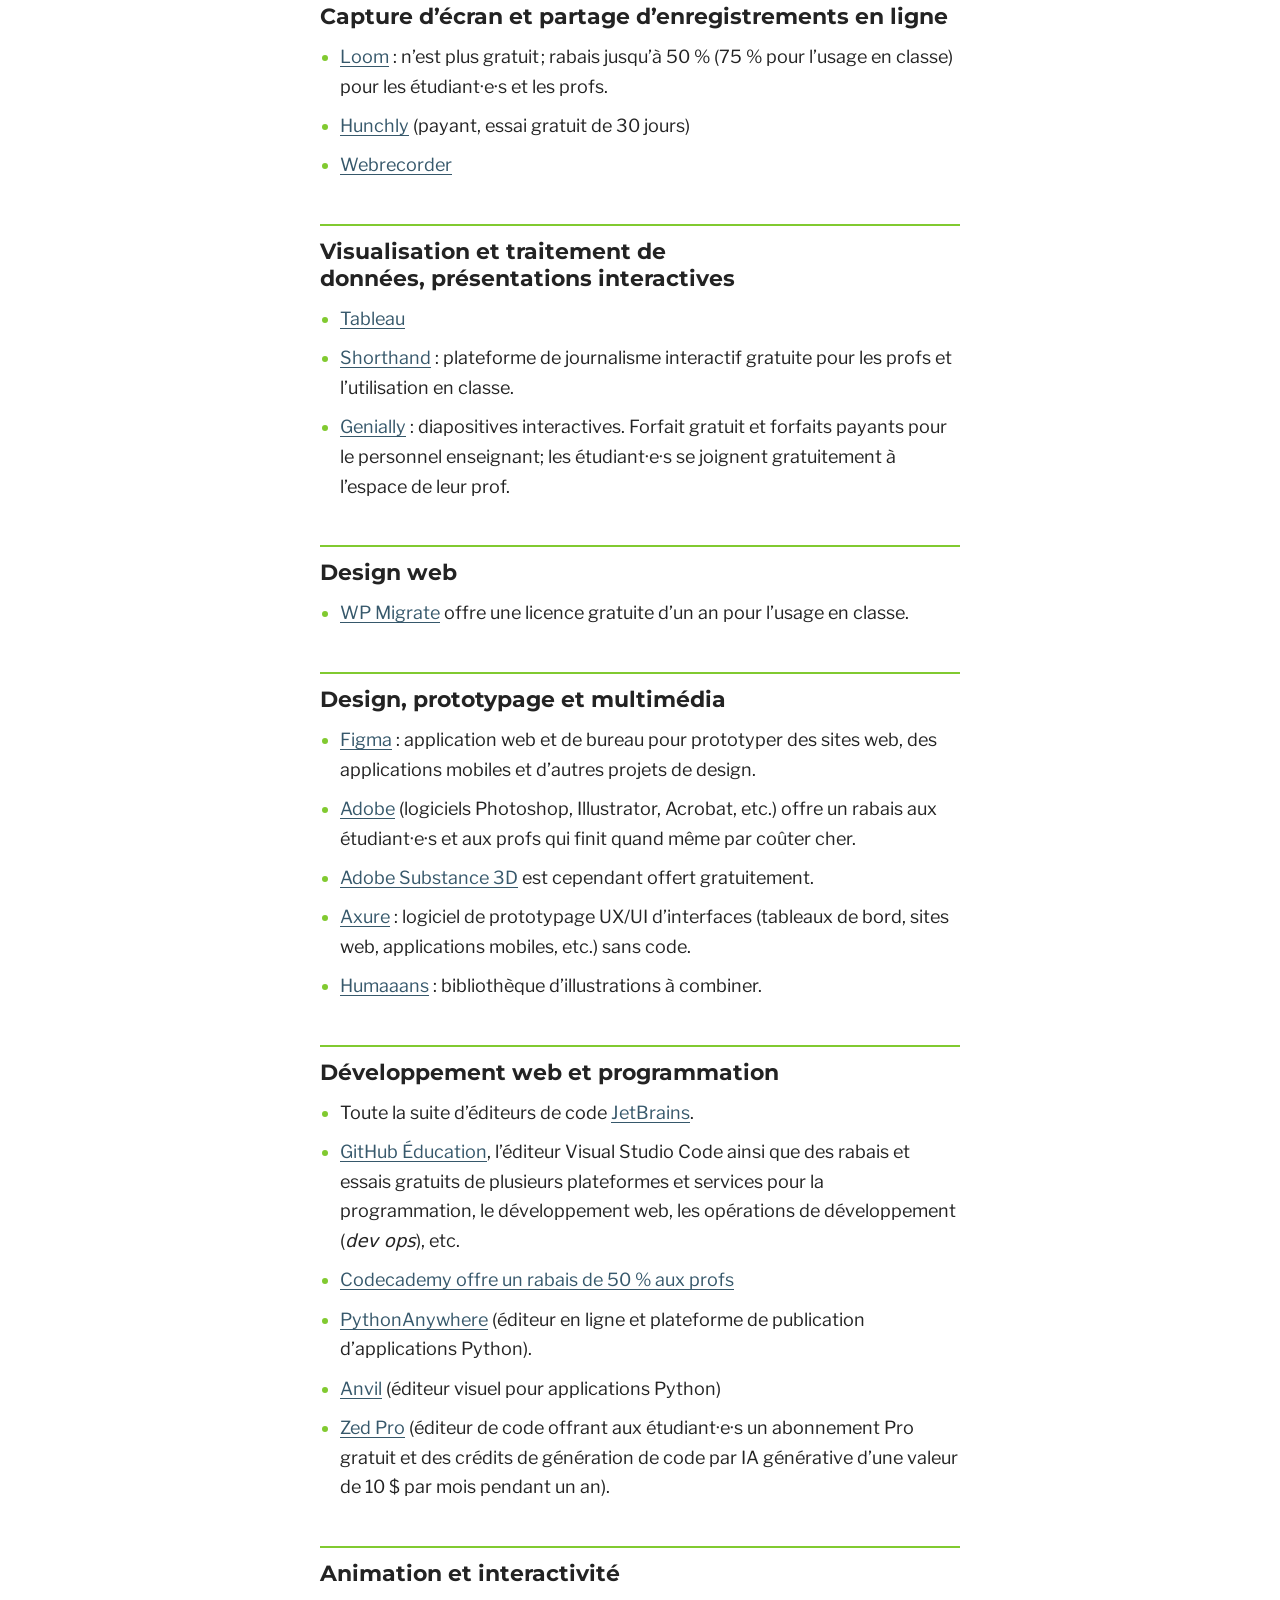
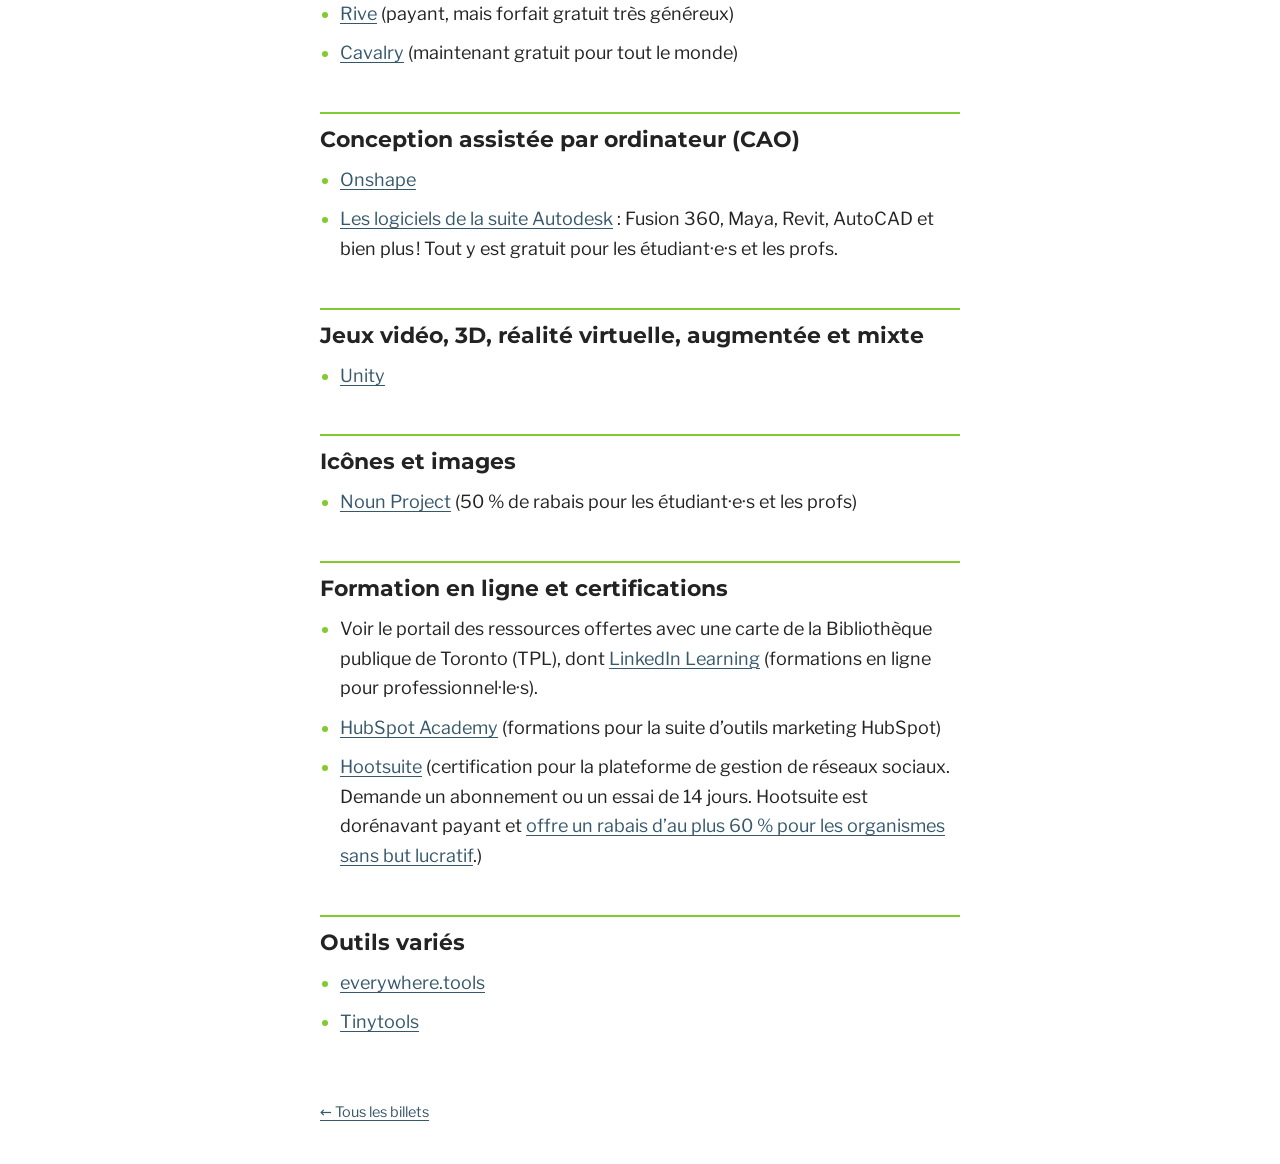
==== commit e29d7a4d: "Mise à jour du site (2026-11-22)" ====
--- a/docs/ressources-etudiantes/index.html
+++ b/docs/ressources-etudiantes/index.html
@@ -49,7 +49,7 @@
 <li><a href="https://www.notion.com/product/notion-for-education">Notion</a></li>
 <li><a href="https://obsidian.md/help/discounts">Obsidian</a> : 40 % de rabais sur les services Sync et Publish pour les étudiant·e·s et les profs. La compagnie derrière Obsidian est ontarienne.</li>
 <li><a href="https://help.miro.com/hc/en-us/articles/360017730473-Education-plan">Miro</a> : n’offre plus de plans gratuits pour les personnes étudiantes ou les profs.</li>
-<li><a href="https://www.mural.co/pricing">Mural</a> : n’offre dorénavant plus de plans gratuits pour les membres du secteur éducatif.</li>
+<li><a href="https://www.mural.co/pricing">Mural</a> : n’offre plus de plans gratuits pour les membres du secteur éducatif.</li>
 </ul>
 <h2 id="dictee">Dictée</h2>
 <ul>
@@ -66,7 +66,7 @@
 <ul>
 <li><a href="https://www.tableau.com/academic/students">Tableau</a></li>
 <li><a href="https://shorthand.com/pricing/">Shorthand</a> : plateforme de journalisme interactif gratuite pour les profs et l’utilisation en classe.</li>
-<li><a href="https://genially.com/fr/plans/education/">Genially</a> : diapositives interactives, forfait pour éducateur·rice·s et étudiant·e·s (à partir de 4,99 € par mois).</li>
+<li><a href="https://genially.com/fr/plans/education/">Genially</a> : diapositives interactives. Forfait gratuit et forfaits payants pour le personnel enseignant; les étudiant·e·s se joignent gratuitement à l’espace de leur prof.</li>
 </ul>
 <h2 id="design-web">Design web</h2>
 <ul>
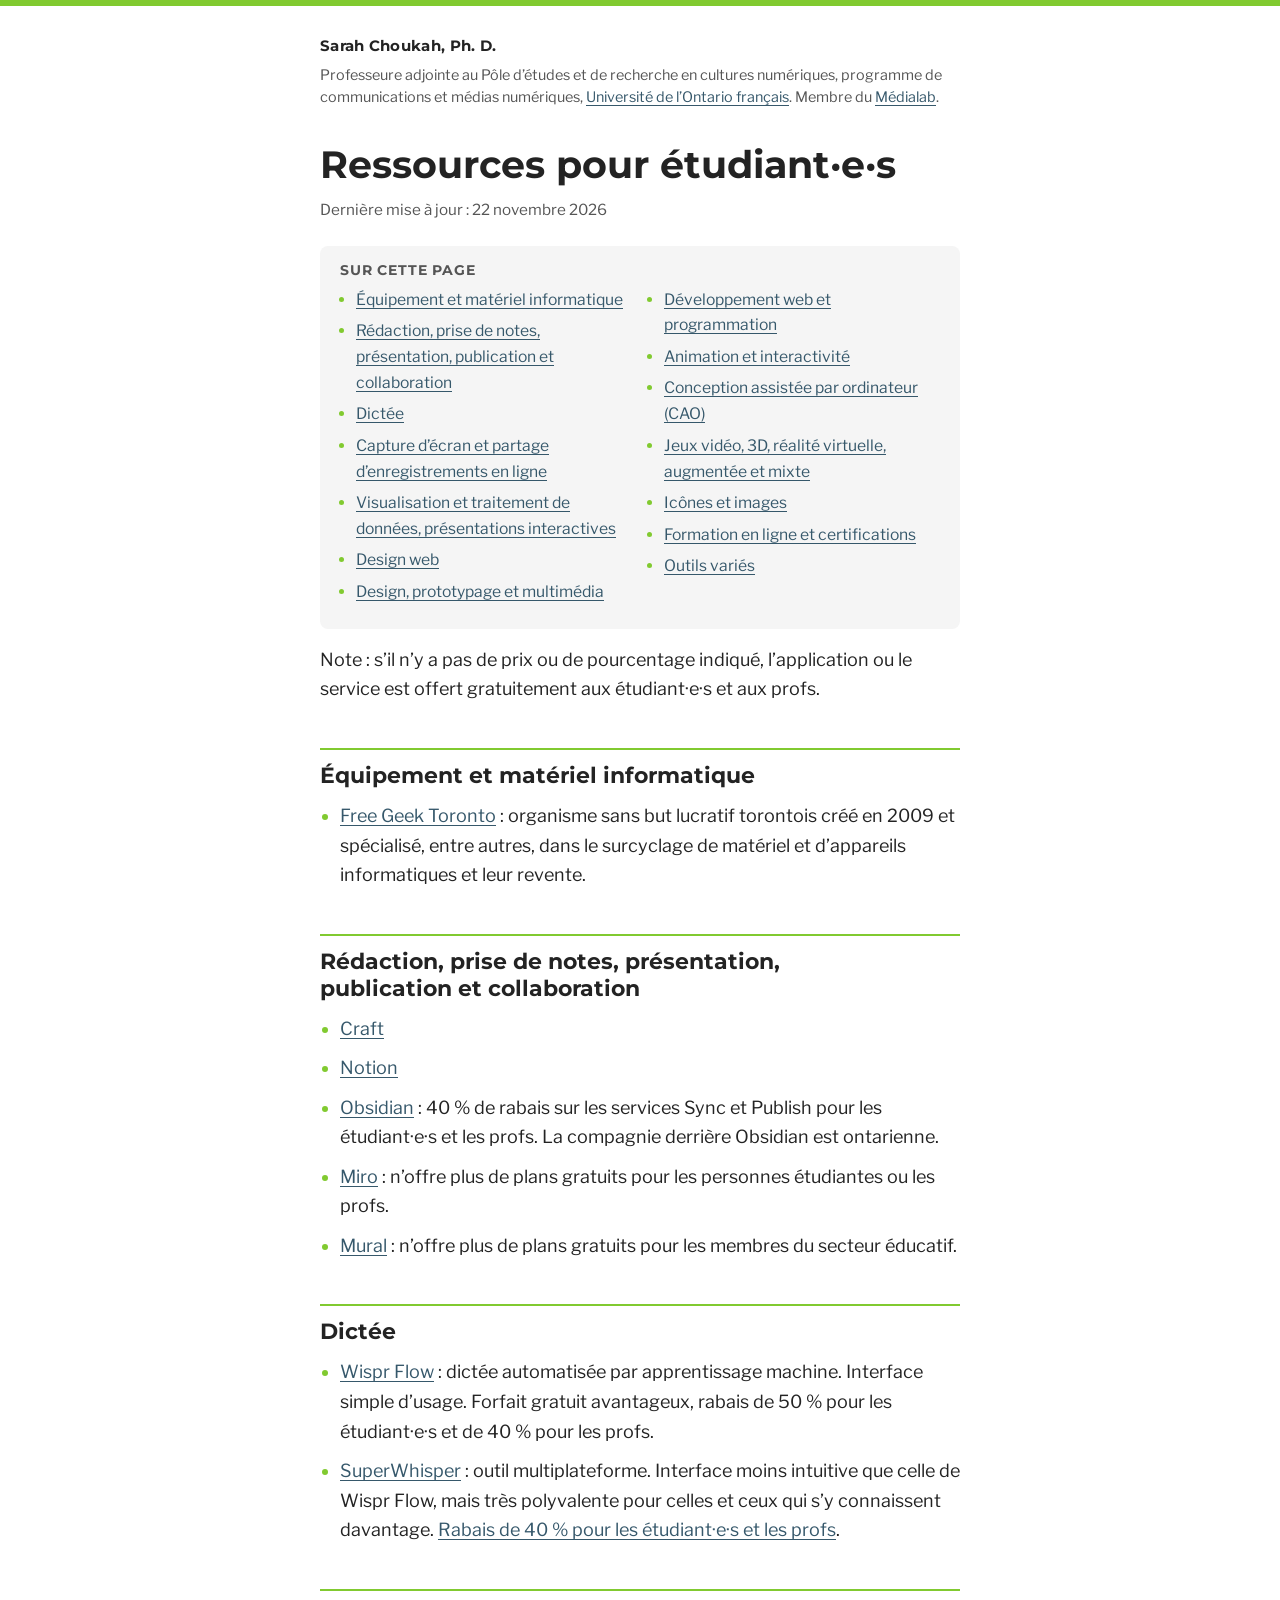
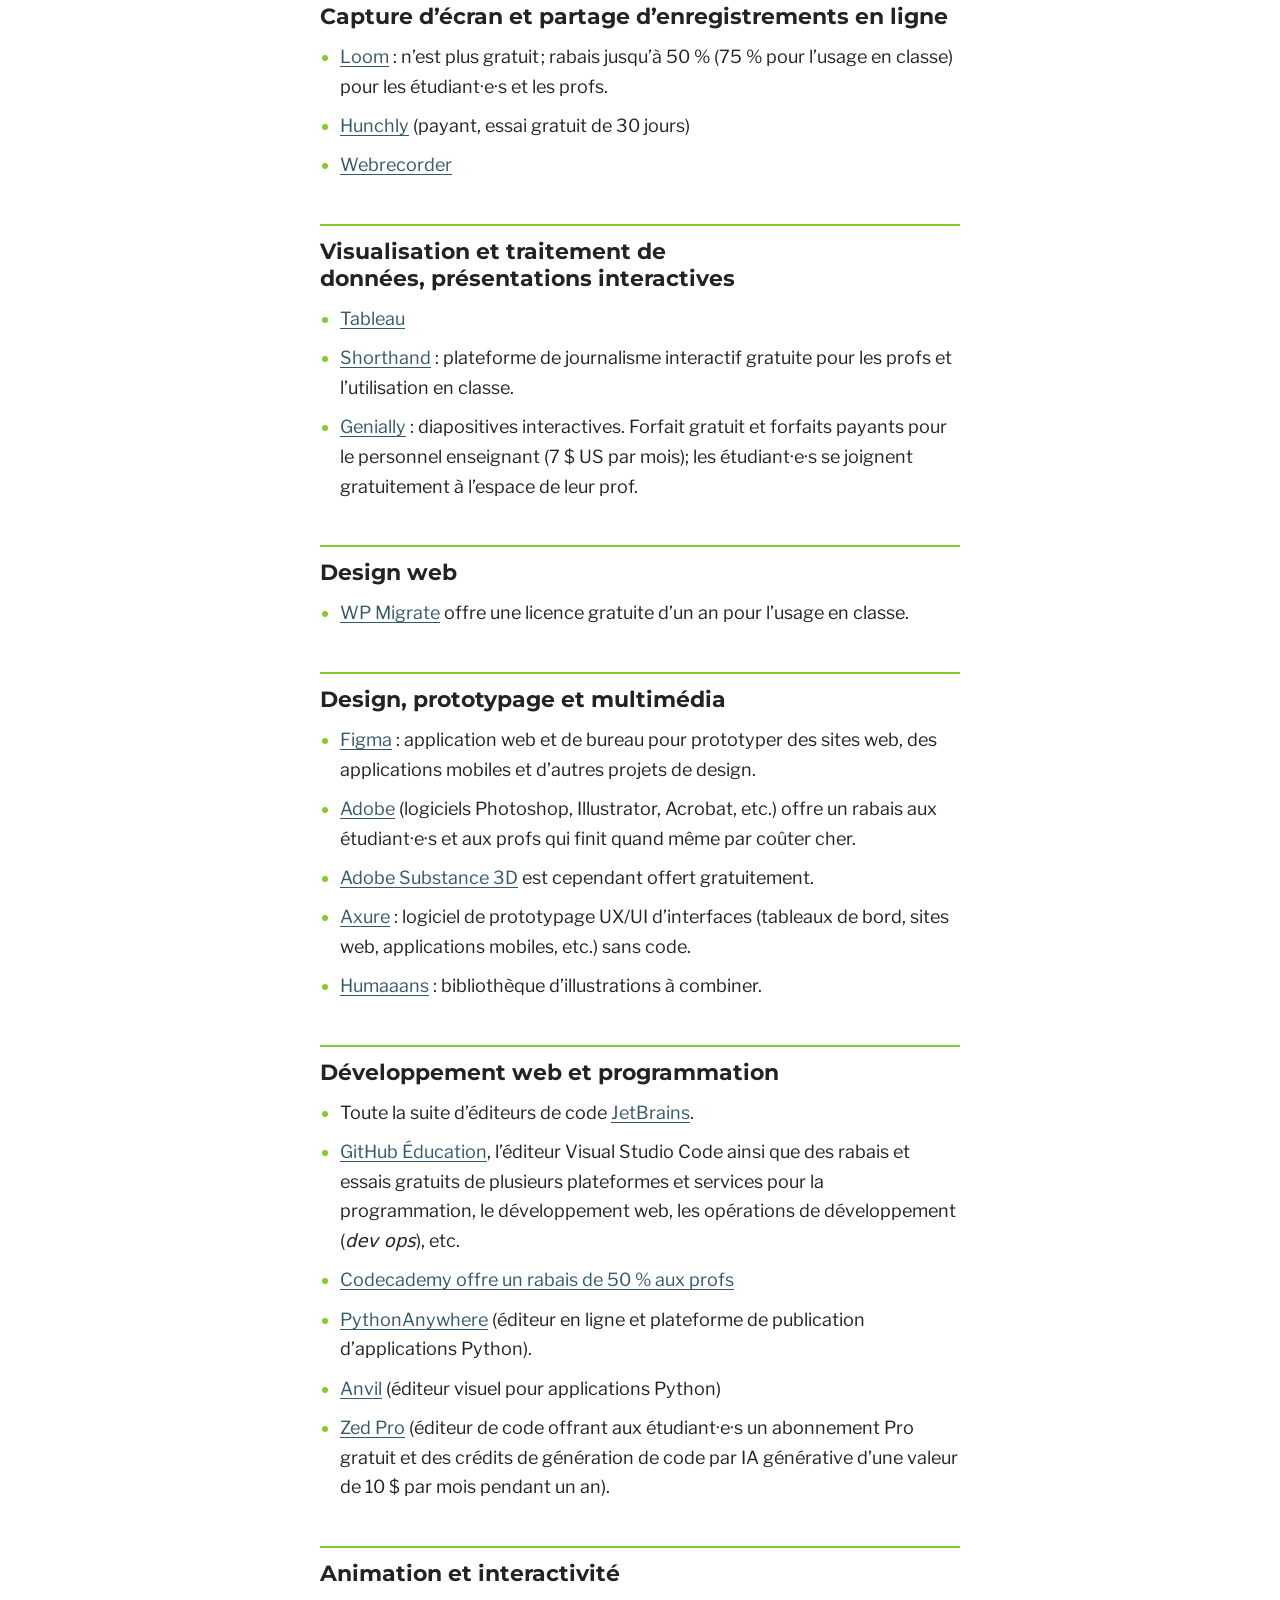
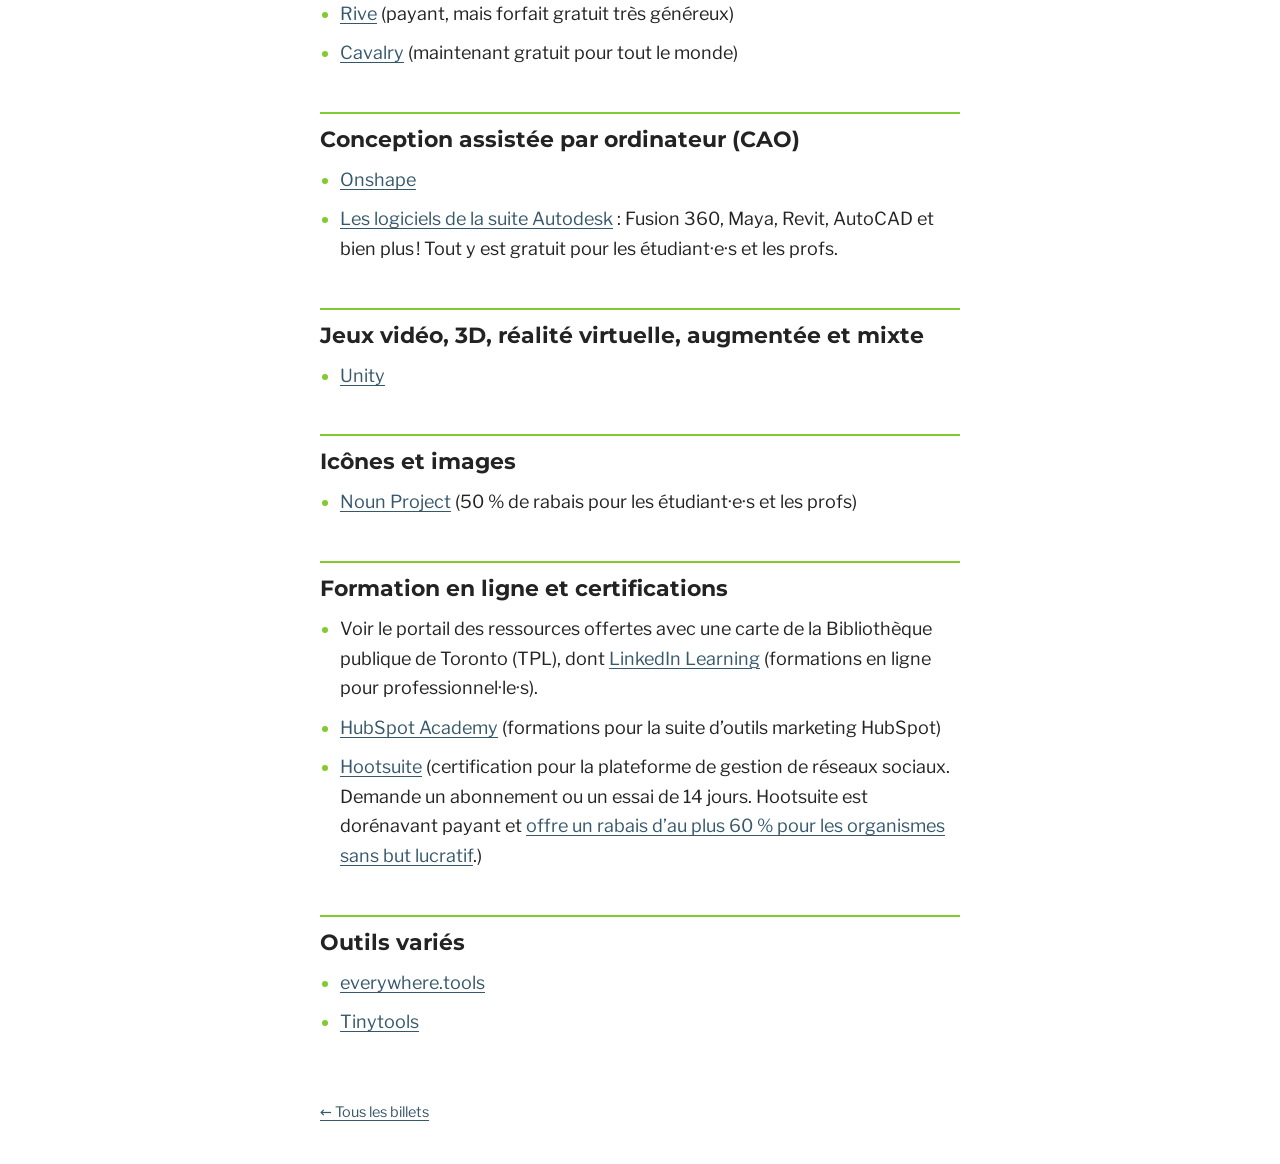
==== commit 75ab992d: "Mise à jour du site (2026-11-22)" ====
--- a/docs/ressources-etudiantes/index.html
+++ b/docs/ressources-etudiantes/index.html
@@ -66,7 +66,7 @@
 <ul>
 <li><a href="https://www.tableau.com/academic/students">Tableau</a></li>
 <li><a href="https://shorthand.com/pricing/">Shorthand</a> : plateforme de journalisme interactif gratuite pour les profs et l’utilisation en classe.</li>
-<li><a href="https://genially.com/fr/plans/education/">Genially</a> : diapositives interactives. Forfait gratuit et forfaits payants pour le personnel enseignant; les étudiant·e·s se joignent gratuitement à l’espace de leur prof.</li>
+<li><a href="https://genially.com/fr/plans/education/">Genially</a> : diapositives interactives. Forfait gratuit et forfaits payants pour le personnel enseignant (7 $ US par mois); les étudiant·e·s se joignent gratuitement à l’espace de leur prof.</li>
 </ul>
 <h2 id="design-web">Design web</h2>
 <ul>
